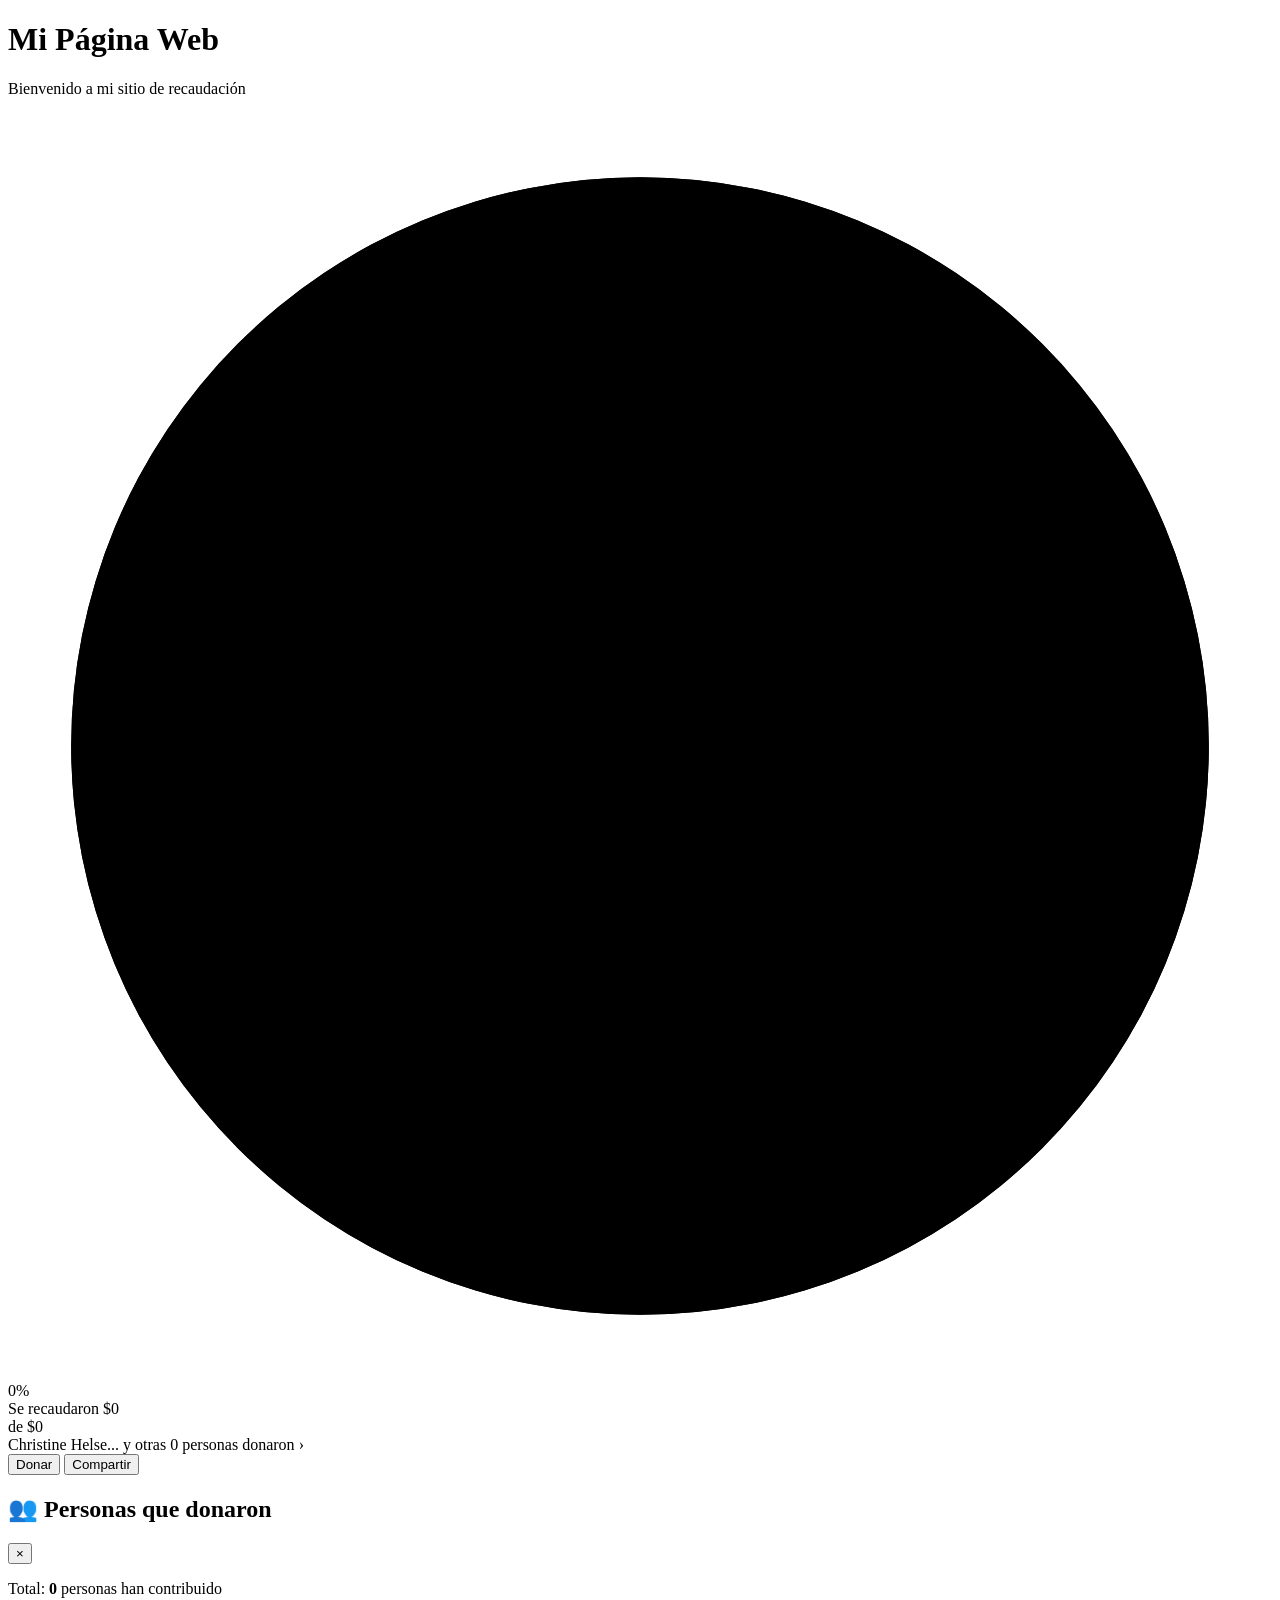
==== index.html @ f0485c7c "Add files via upload" ====
<!DOCTYPE html>
<html lang="es">
<head>
  <meta charset="UTF-8">
  <meta name="viewport" content="width=device-width, initial-scale=1.0, maximum-scale=5.0, user-scalable=yes">
  <meta name="theme-color" content="#02a95c">
  <title>Mi Página con Widget de Recaudación</title>
  
  <!-- 👇 ENLAZAR EL CSS DEL WIDGET -->
  <link rel="stylesheet" href="widget.css">
</head>
<body>

  <!-- Tu contenido de la página -->
  <header>
    <h1>Mi Página Web</h1>
    <p>Bienvenido a mi sitio de recaudación</p>
  </header>

  <!-- 👇 WIDGET DE RECAUDACIÓN -->
  <div class="fundraising-widget">
    
    <div class="chart-container">
      <svg class="chart-svg" viewBox="0 0 80 80">
        <circle class="chart-bg" cx="40" cy="40" r="36" />
        <circle class="chart-progress" id="progressRing" cx="40" cy="40" r="36" />
      </svg>
      <div class="percentage-display">
        <span id="percentValue">0</span><span class="percent-symbol">%</span>
      </div>
    </div>

    <div class="info-section">
      <div class="raised-amount">
        Se recaudaron <span id="raisedValue">$0</span>
      </div>
      <div class="goal-amount">
        de <span class="goal-value" id="goalValue">$0</span>
      </div>
      <div class="donors-info" onclick="openDonorsModal()" tabindex="0" onkeypress="handleKeyPress(event)" role="button" aria-label="Ver lista de donantes">
        <span id="donorName">Christine Helse...</span> y otras
        <span id="donorCount">0</span> personas donaron
        <span class="arrow">›</span>
      </div>
    </div>

    <div class="buttons-container">
      <button class="btn btn-donar" onclick="handleDonate()" aria-label="Donar ahora">Donar</button>
      <button class="btn btn-compartir" onclick="handleShare()" aria-label="Compartir campaña">Compartir</button>
    </div>

  </div>

  <!-- 👇 MODAL DE DONANTES -->
  <div class="modal-overlay" id="donorsModal" onclick="closeModalOnOverlay(event)" role="dialog" aria-modal="true" aria-labelledby="modalTitle">
    <div class="modal-content" onclick="event.stopPropagation()">
      <div class="modal-header">
        <h2 class="modal-title" id="modalTitle">
          <span class="icon">👥</span>
          Personas que donaron
        </h2>
        <button class="modal-close" onclick="closeDonorsModal()" aria-label="Cerrar modal">&times;</button>
      </div>
      
      <div class="modal-body">
        <ul class="donors-list" id="donorsList" role="list">
          <!-- Los donantes se insertan aquí dinámicamente -->
        </ul>
      </div>
      
      <div class="modal-footer">
        Total: <strong id="totalDonorsModal">0</strong> personas han contribuido
      </div>
    </div>
  </div>

  <!-- 👇 ENLAZAR EL JAVASCRIPT DEL WIDGET (al final del body) -->
  <script src="widget.js"></script>

</body>
</html>
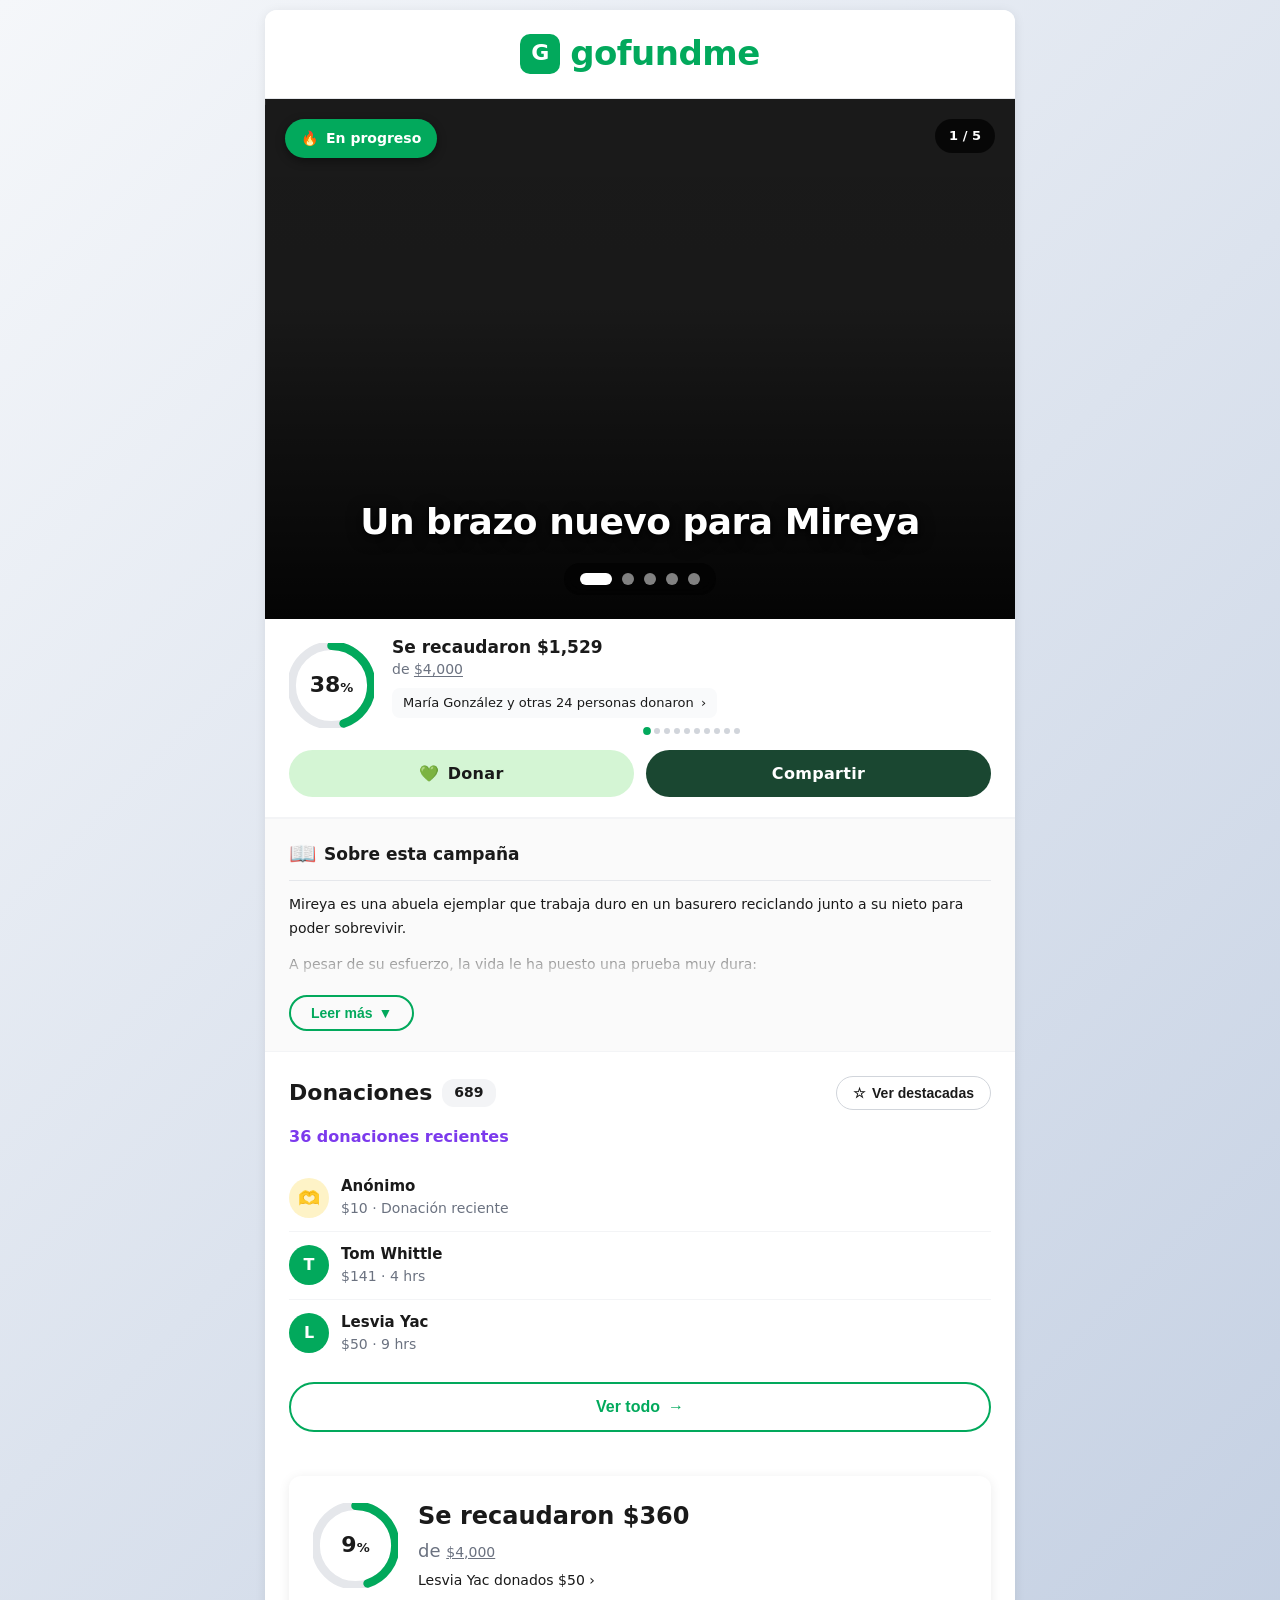
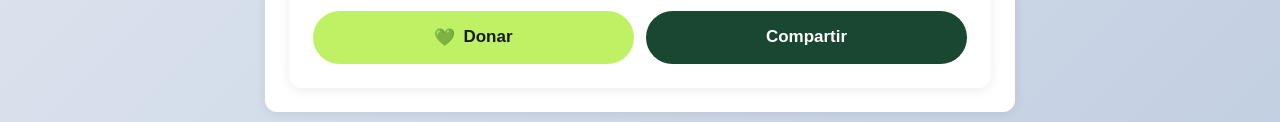
==== commit c1204318: "Update index.html" ====
--- a/index.html
+++ b/index.html
@@ -2,80 +2,2379 @@
 <html lang="es">
 <head>
   <meta charset="UTF-8">
-  <meta name="viewport" content="width=device-width, initial-scale=1.0, maximum-scale=5.0, user-scalable=yes">
-  <meta name="theme-color" content="#02a95c">
-  <title>Mi Página con Widget de Recaudación</title>
+  <meta name="viewport" content="width=device-width, initial-scale=1.0, maximum-scale=5.0">
+  <title>Widget de Recaudación - Con Pagos Stripe</title>
   
-  <!-- 👇 ENLAZAR EL CSS DEL WIDGET -->
-  <link rel="stylesheet" href="widget.css">
+  <style>
+    :root {
+      --color-primario: #02a95c;
+      --color-primario-hover: #018a4b;
+      --color-secundario: #1a4731;
+      --color-secundario-hover: #0f2d1f;
+      --color-fondo: #ffffff;
+      --color-texto: #1a1a1a;
+      --color-texto-secundario: #6b7280;
+      --color-fondo-circulo: #e5e7eb;
+      --color-boton-donar: #d4f5d4;
+      --color-texto-boton-donar: #1a1a1a;
+      --color-fondo-modal: rgba(0, 0, 0, 0.6);
+      --color-item-hover: #f3f4f6;
+      --sombra-suave: 0 2px 12px rgba(0, 0, 0, 0.08);
+      --sombra-media: 0 4px 16px rgba(0, 0, 0, 0.12);
+      --sombra-fuerte: 0 20px 60px rgba(0, 0, 0, 0.3);
+      --radio-borde: 12px;
+      --fuente: 'Segoe UI', system-ui, -apple-system, sans-serif;
+      
+      --hero-height-desktop: 480px;
+      --hero-height-tablet: 400px;
+      --hero-height-mobile: 320px;
+      --hero-height-mobile-small: 280px;
+    }
+
+    * { margin: 0; padding: 0; box-sizing: border-box; }
+    html { font-size: 16px; -webkit-text-size-adjust: 100%; }
+
+    body {
+      font-family: var(--fuente);
+      background: linear-gradient(135deg, #f5f7fa 0%, #c3cfe2 100%);
+      min-height: 100vh;
+      padding: 10px;
+      display: flex;
+      justify-content: center;
+      align-items: flex-start;
+      line-height: 1.4;
+    }
+
+    .fundraising-widget {
+      background: var(--color-fondo);
+      border-radius: var(--radio-borde);
+      width: 100%;
+      max-width: 650px;
+      margin: 0 auto;
+      box-shadow: var(--sombra-suave);
+      overflow: hidden;
+      transition: box-shadow 0.3s ease;
+      animation: fadeIn 0.6s ease-out;
+    }
+
+    .fundraising-widget:hover { box-shadow: var(--sombra-media); }
+
+    @keyframes fadeIn {
+      from { opacity: 0; transform: translateY(-10px); }
+      to { opacity: 1; transform: translateY(0); }
+    }
+
+    .widget-header {
+      background: #ffffff;
+      padding: 20px 28px;
+      border-bottom: 1px solid #e5e7eb;
+      display: flex;
+      align-items: center;
+      justify-content: center;
+    }
+
+    .widget-logo {
+      font-size: 34px;
+      font-weight: 700;
+      color: var(--color-primario);
+      letter-spacing: -0.5px;
+      display: flex;
+      align-items: center;
+      gap: 10px;
+    }
+
+    .widget-logo-icon {
+      width: 40px;
+      height: 40px;
+      background: var(--color-primario);
+      border-radius: 10px;
+      display: flex;
+      align-items: center;
+      justify-content: center;
+      color: white;
+      font-size: 22px;
+      font-weight: 800;
+    }
+
+    .campaign-hero {
+      position: relative;
+      width: 100%;
+      height: var(--hero-height-desktop);
+      overflow: hidden;
+      background: #1a1a1a;
+    }
+
+    .carousel-container { position: relative; width: 100%; height: 100%; }
+
+    .carousel-slides {
+      display: flex;
+      width: 100%;
+      height: 100%;
+      transition: transform 0.6s cubic-bezier(0.4, 0, 0.2, 1);
+    }
+
+    .carousel-slide {
+      min-width: 100%;
+      height: 100%;
+      position: relative;
+      flex-shrink: 0;
+      overflow: hidden;
+    }
+
+    .carousel-slide img {
+      width: 100%;
+      height: 100%;
+      object-fit: cover;
+      object-position: center center;
+      display: block;
+      filter: brightness(1.02) contrast(1.03);
+      transform: scale(1.02);
+      transition: transform 8s ease-out;
+    }
+
+    .carousel-slide.active img { transform: scale(1.05); }
+
+    .hero-overlay {
+      position: absolute;
+      top: 0; left: 0; right: 0; bottom: 0;
+      background: linear-gradient(
+        to bottom,
+        rgba(0, 0, 0, 0) 0%,
+        rgba(0, 0, 0, 0.05) 40%,
+        rgba(0, 0, 0, 0.4) 65%,
+        rgba(0, 0, 0, 0.85) 100%
+      );
+      z-index: 2;
+      pointer-events: none;
+    }
+
+    .hero-title {
+      position: absolute;
+      bottom: 70px;
+      left: 0;
+      right: 0;
+      z-index: 3;
+      text-align: center;
+      padding: 0 30px;
+      pointer-events: none;
+      display: flex;
+      flex-direction: column;
+      align-items: center;
+      justify-content: flex-end;
+    }
+
+    .hero-title h2 {
+      font-size: 32px;
+      font-weight: 800;
+      color: #ffffff;
+      margin: 0;
+      line-height: 1.25;
+      text-shadow: 0 3px 15px rgba(0, 0, 0, 0.9), 0 1px 3px rgba(0, 0, 0, 0.8);
+      max-width: 600px;
+      letter-spacing: -0.5px;
+    }
+
+    .campaign-badge {
+      position: absolute;
+      top: 20px;
+      left: 20px;
+      background: var(--color-primario);
+      color: white;
+      padding: 10px 16px;
+      border-radius: 24px;
+      font-size: 14px;
+      font-weight: 700;
+      box-shadow: 0 3px 10px rgba(0, 0, 0, 0.4);
+      display: flex;
+      align-items: center;
+      gap: 8px;
+      z-index: 4;
+    }
+
+    .carousel-counter {
+      position: absolute;
+      top: 20px;
+      right: 20px;
+      background: rgba(0, 0, 0, 0.7);
+      color: white;
+      padding: 8px 14px;
+      border-radius: 24px;
+      font-size: 13px;
+      font-weight: 600;
+      z-index: 4;
+      backdrop-filter: blur(10px);
+    }
+
+    .carousel-nav {
+      position: absolute;
+      top: 50%;
+      transform: translateY(-50%);
+      background: rgba(255, 255, 255, 0.95);
+      color: var(--color-texto);
+      width: 48px;
+      height: 48px;
+      border: none;
+      border-radius: 50%;
+      cursor: pointer;
+      display: flex;
+      align-items: center;
+      justify-content: center;
+      font-size: 22px;
+      font-weight: 700;
+      z-index: 5;
+      transition: all 0.3s ease;
+      box-shadow: 0 4px 14px rgba(0, 0, 0, 0.3);
+      opacity: 0;
+    }
+
+    .campaign-hero:hover .carousel-nav { opacity: 1; }
+    .carousel-nav:hover { background: white; transform: translateY(-50%) scale(1.1); }
+    .carousel-prev { left: 20px; }
+    .carousel-next { right: 20px; }
+
+    .carousel-dots {
+      position: absolute;
+      bottom: 24px;
+      left: 50%;
+      transform: translateX(-50%);
+      display: flex;
+      gap: 10px;
+      z-index: 5;
+      padding: 10px 16px;
+      background: rgba(0, 0, 0, 0.5);
+      border-radius: 24px;
+      backdrop-filter: blur(10px);
+    }
+
+    .carousel-dot {
+      width: 12px;
+      height: 12px;
+      border-radius: 50%;
+      background: rgba(255, 255, 255, 0.5);
+      cursor: pointer;
+      transition: all 0.3s ease;
+      border: none;
+      padding: 0;
+    }
+
+    .carousel-dot.active { background: white; width: 32px; border-radius: 6px; }
+
+    .carousel-progress {
+      position: absolute;
+      bottom: 0;
+      left: 0;
+      height: 4px;
+      background: var(--color-primario);
+      z-index: 6;
+      width: 0;
+      transition: width 0.1s linear;
+    }
+
+    .carousel-progress.animating { transition: width 5s linear; width: 100%; }
+
+    @media (max-width: 1024px) and (min-width: 481px) {
+      .campaign-hero { height: var(--hero-height-tablet); }
+      .hero-title { bottom: 65px; padding: 0 26px; }
+      .hero-title h2 { font-size: 28px; }
+      .carousel-nav { width: 44px; height: 44px; font-size: 20px; }
+    }
+
+    @media (max-width: 767px) and (min-width: 481px) {
+      .campaign-hero { height: var(--hero-height-tablet); }
+      .hero-title { bottom: 60px; padding: 0 22px; }
+      .hero-title h2 { font-size: 24px; }
+      .campaign-badge { top: 16px; left: 16px; padding: 8px 14px; font-size: 13px; }
+      .carousel-counter { top: 16px; right: 16px; padding: 6px 12px; font-size: 12px; }
+      .carousel-nav { width: 40px; height: 40px; font-size: 18px; opacity: 1; }
+      .carousel-prev { left: 14px; }
+      .carousel-next { right: 14px; }
+      .carousel-dots { bottom: 20px; gap: 8px; padding: 8px 14px; }
+      .carousel-dot { width: 10px; height: 10px; }
+      .carousel-dot.active { width: 28px; }
+    }
+
+    @media (max-width: 480px) {
+      body { padding: 8px; align-items: center; justify-content: center; min-height: 100vh; }
+      .fundraising-widget { margin: 0 auto; width: calc(100% - 16px); border-radius: 10px; }
+      .widget-header { padding: 16px 20px; }
+      .widget-logo { font-size: 28px; gap: 8px; }
+      .widget-logo-icon { width: 34px; height: 34px; font-size: 19px; border-radius: 8px; }
+      .campaign-hero { height: var(--hero-height-mobile); }
+      .hero-title { bottom: 55px; padding: 0 18px; }
+      .hero-title h2 { font-size: 21px; }
+      .campaign-badge { top: 14px; left: 14px; padding: 7px 12px; font-size: 12px; border-radius: 20px; }
+      .carousel-counter { top: 14px; right: 14px; padding: 6px 10px; font-size: 11px; border-radius: 18px; }
+      .carousel-nav { width: 38px; height: 38px; font-size: 18px; opacity: 1; }
+      .carousel-prev { left: 12px; }
+      .carousel-next { right: 12px; }
+      .carousel-dots { bottom: 18px; gap: 7px; padding: 7px 12px; border-radius: 20px; }
+      .carousel-dot { width: 9px; height: 9px; }
+      .carousel-dot.active { width: 24px; border-radius: 5px; }
+      .carousel-progress { height: 3px; }
+    }
+
+    @media (max-width: 360px) {
+      .campaign-hero { height: var(--hero-height-mobile-small); }
+      .hero-title { bottom: 50px; padding: 0 16px; }
+      .hero-title h2 { font-size: 19px; }
+      .carousel-nav { width: 34px; height: 34px; font-size: 16px; }
+      .widget-header { padding: 14px 16px; }
+      .widget-logo { font-size: 26px; gap: 7px; }
+      .widget-logo-icon { width: 32px; height: 32px; font-size: 18px; }
+    }
+
+    @media (max-height: 500px) and (orientation: landscape) {
+      body { padding: 8px; align-items: center; justify-content: center; }
+      .fundraising-widget { margin: 0 auto; }
+      .campaign-hero { height: 240px; }
+      .hero-title { bottom: 45px; padding: 0 16px; }
+      .hero-title h2 { font-size: 19px; }
+      .carousel-nav { width: 36px; height: 36px; font-size: 16px; opacity: 1; }
+    }
+
+    @media (min-width: 1200px) {
+      .fundraising-widget { max-width: 750px; }
+      .campaign-hero { height: 520px; }
+      .hero-title { bottom: 75px; padding: 0 40px; }
+      .hero-title h2 { font-size: 36px; }
+      .carousel-nav { width: 52px; height: 52px; font-size: 24px; }
+    }
+
+    .widget-content { padding: 18px 24px 16px; display: flex; align-items: center; gap: 18px; }
+
+    .chart-container {
+      position: relative;
+      width: 85px;
+      height: 85px;
+      flex-shrink: 0;
+      cursor: pointer;
+      transition: transform 0.3s ease;
+      border-radius: 50%;
+    }
+
+    .chart-container:hover { transform: scale(1.08); }
+    .chart-container:active { transform: scale(0.98); }
+    .chart-svg { transform: rotate(-90deg); width: 100%; height: 100%; }
+    .chart-bg { fill: none; stroke: var(--color-fondo-circulo); stroke-width: 8; }
+
+    .chart-progress {
+      fill: none;
+      stroke: var(--color-primario);
+      stroke-width: 8;
+      stroke-linecap: round;
+      stroke-dasharray: 235.62;
+      stroke-dashoffset: 235.62;
+      transition: stroke-dashoffset 2s cubic-bezier(0.4, 0, 0.2, 1);
+    }
+
+    .percentage-display {
+      position: absolute;
+      top: 50%;
+      left: 50%;
+      transform: translate(-50%, -50%);
+      font-size: 22px;
+      font-weight: 800;
+      color: var(--color-texto);
+      line-height: 1;
+      pointer-events: none;
+    }
+
+    .percentage-display .percent-symbol { font-size: 13px; font-weight: 600; }
+    .info-section { flex: 1; min-width: 0; }
+
+    .raised-amount {
+      font-size: 17px;
+      font-weight: 800;
+      color: var(--color-texto);
+      margin-bottom: 3px;
+      line-height: 1.2;
+      white-space: nowrap;
+      overflow: hidden;
+      text-overflow: ellipsis;
+    }
+
+    .goal-amount {
+      font-size: 14px;
+      font-weight: 400;
+      color: var(--color-texto-secundario);
+      margin-bottom: 8px;
+      white-space: nowrap;
+      overflow: hidden;
+      text-overflow: ellipsis;
+    }
+
+    .goal-amount .goal-value { text-decoration: underline; text-underline-offset: 2px; }
+
+    .donors-info {
+      font-size: 13px;
+      color: var(--color-texto);
+      cursor: pointer;
+      transition: all 0.2s;
+      padding: 5px 10px;
+      background: #f9fafb;
+      border-radius: 8px;
+      border: 1px solid transparent;
+      white-space: nowrap;
+      overflow: hidden;
+      text-overflow: ellipsis;
+      display: inline-block;
+      position: relative;
+    }
+
+    .donors-info:hover { background: #f3f4f6; border-color: var(--color-primario); }
+    .donor-carousel { display: inline; position: relative; }
+
+    .donor-carousel-item {
+      display: inline;
+      opacity: 0;
+      transition: opacity 0.6s ease-in-out;
+      position: absolute;
+      left: 0;
+      top: 0;
+      white-space: nowrap;
+    }
+
+    .donor-carousel-item.active { opacity: 1; position: relative; }
+    .donors-info .arrow { display: inline-block; margin-left: 3px; transition: transform 0.2s; }
+    .donors-info:hover .arrow { transform: translateX(3px); }
+    .donors-carousel-indicators { display: flex; gap: 4px; margin-top: 4px; justify-content: center; }
+
+    .donors-carousel-indicators .carousel-dot {
+      width: 6px;
+      height: 6px;
+      border-radius: 50%;
+      background: #d1d5db;
+      transition: all 0.3s;
+      cursor: default;
+    }
+
+    .donors-carousel-indicators .carousel-dot.active {
+      background: var(--color-primario);
+      transform: scale(1.3);
+      width: 6px;
+      border-radius: 50%;
+    }
+
+    .buttons-container {
+      padding: 0 24px 20px;
+      display: flex;
+      flex-direction: row;
+      gap: 12px;
+      border-bottom: 2px solid #f3f4f6;
+    }
+
+    .btn {
+      flex: 1;
+      padding: 14px 24px;
+      border: none;
+      border-radius: 25px;
+      font-size: 16px;
+      font-weight: 700;
+      cursor: pointer;
+      transition: all 0.3s cubic-bezier(0.4, 0, 0.2, 1);
+      font-family: var(--fuente);
+      white-space: nowrap;
+      letter-spacing: 0.3px;
+      display: flex;
+      align-items: center;
+      justify-content: center;
+      gap: 8px;
+    }
+
+    .btn-donar { background: var(--color-boton-donar); color: var(--color-texto-boton-donar); }
+    .btn-donar:hover {
+      background: var(--color-primario);
+      color: white;
+      transform: translateY(-2px);
+      box-shadow: 0 6px 16px rgba(2, 169, 92, 0.4);
+    }
+    .btn-compartir { background: var(--color-secundario); color: white; }
+    .btn-compartir:hover {
+      background: var(--color-secundario-hover);
+      transform: translateY(-2px);
+      box-shadow: 0 6px 16px rgba(26, 71, 49, 0.4);
+    }
+    .btn:active { transform: translateY(0); }
+
+    .campaign-description { padding: 20px 24px; background: #fafafa; }
+    .description-header {
+      display: flex;
+      align-items: center;
+      gap: 8px;
+      margin-bottom: 12px;
+      padding-bottom: 10px;
+      border-bottom: 1px solid #e5e7eb;
+    }
+    .description-icon { font-size: 22px; }
+    .description-title { font-size: 17px; font-weight: 700; color: var(--color-texto); }
+
+    .description-content {
+      position: relative;
+      max-height: 90px;
+      overflow: hidden;
+      transition: max-height 0.4s ease;
+    }
+    .description-content.expanded { max-height: 1000px; }
+    .description-text { font-size: 14px; line-height: 1.7; color: var(--color-texto); }
+    .description-text p { margin-bottom: 12px; }
+    .description-text p:last-child { margin-bottom: 0; }
+    .description-text ul { margin: 10px 0; padding-left: 24px; }
+    .description-text ul li { margin-bottom: 6px; line-height: 1.5; }
+
+    .description-fade {
+      position: absolute;
+      bottom: 0;
+      left: 0;
+      right: 0;
+      height: 50px;
+      background: linear-gradient(to bottom, transparent, #fafafa);
+      pointer-events: none;
+      transition: opacity 0.3s ease;
+    }
+    .description-content.expanded .description-fade { opacity: 0; }
+
+    .description-toggle {
+      margin-top: 12px;
+      background: none;
+      border: 2px solid var(--color-primario);
+      color: var(--color-primario);
+      font-size: 14px;
+      font-weight: 600;
+      cursor: pointer;
+      padding: 8px 20px;
+      border-radius: 20px;
+      display: inline-flex;
+      align-items: center;
+      gap: 6px;
+      transition: all 0.3s;
+    }
+    .description-toggle:hover {
+      background: var(--color-primario);
+      color: white;
+      transform: translateY(-2px);
+    }
+    .description-toggle .arrow { display: inline-block; transition: transform 0.3s; }
+    .description-content.expanded + .description-toggle .arrow { transform: rotate(180deg); }
+
+    .donations-section { padding: 24px; background: white; border-top: 1px solid #f3f4f6; }
+    .donations-header {
+      display: flex;
+      justify-content: space-between;
+      align-items: center;
+      margin-bottom: 16px;
+    }
+    .donations-title {
+      font-size: 22px;
+      font-weight: 700;
+      color: var(--color-texto);
+      display: flex;
+      align-items: center;
+      gap: 10px;
+    }
+    .donations-count {
+      background: #f3f4f6;
+      color: var(--color-texto);
+      padding: 4px 12px;
+      border-radius: 12px;
+      font-size: 14px;
+      font-weight: 600;
+    }
+    .btn-featured {
+      background: white;
+      border: 1px solid #d1d5db;
+      color: var(--color-texto);
+      padding: 8px 16px;
+      border-radius: 20px;
+      font-size: 14px;
+      font-weight: 600;
+      cursor: pointer;
+      transition: all 0.2s;
+      display: flex;
+      align-items: center;
+      gap: 6px;
+    }
+    .btn-featured:hover {
+      background: #f9fafb;
+      border-color: var(--color-primario);
+      color: var(--color-primario);
+    }
+    .recent-donations-label {
+      color: #7c3aed;
+      font-size: 16px;
+      font-weight: 600;
+      margin-bottom: 16px;
+    }
+    .donation-item {
+      display: flex;
+      align-items: center;
+      gap: 12px;
+      padding: 12px 0;
+      border-bottom: 1px solid #f3f4f6;
+    }
+    .donation-item:last-child { border-bottom: none; }
+    .donation-avatar {
+      width: 40px;
+      height: 40px;
+      border-radius: 50%;
+      background: #f3f4f6;
+      display: flex;
+      align-items: center;
+      justify-content: center;
+      font-size: 18px;
+      flex-shrink: 0;
+    }
+    .donation-avatar.heart { background: #fef3c7; }
+    .donation-avatar.letter {
+      background: var(--color-primario);
+      color: white;
+      font-weight: 700;
+      font-size: 16px;
+    }
+    .donation-info { flex: 1; min-width: 0; }
+    .donation-name { font-size: 15px; font-weight: 600; color: var(--color-texto); margin-bottom: 2px; }
+    .donation-details { font-size: 14px; color: var(--color-texto-secundario); }
+
+    .btn-view-all {
+      width: 100%;
+      padding: 14px;
+      margin-top: 16px;
+      border: 2px solid var(--color-primario);
+      background: white;
+      color: var(--color-primario);
+      font-size: 16px;
+      font-weight: 700;
+      border-radius: 25px;
+      cursor: pointer;
+      transition: all 0.3s;
+      display: flex;
+      align-items: center;
+      justify-content: center;
+      gap: 8px;
+    }
+    .btn-view-all:hover {
+      background: var(--color-primario);
+      color: white;
+      transform: translateY(-2px);
+    }
+
+    .fundraising-card {
+      margin: 20px 24px 24px;
+      padding: 24px;
+      background: white;
+      border-radius: var(--radio-borde);
+      box-shadow: var(--sombra-suave);
+      opacity: 0;
+      transform: translateY(40px);
+      transition: opacity 0.8s ease, transform 0.8s ease;
+    }
+    .fundraising-card.visible { opacity: 1; transform: translateY(0); }
+    .fundraising-card-content { display: flex; align-items: center; gap: 20px; margin-bottom: 20px; }
+    .card-chart-container { position: relative; width: 85px; height: 85px; flex-shrink: 0; }
+    .card-chart-container svg { transform: rotate(-90deg); width: 100%; height: 100%; }
+    .card-chart-container .chart-bg { fill: none; stroke: var(--color-fondo-circulo); stroke-width: 8; }
+    .card-chart-container .chart-progress {
+      fill: none;
+      stroke: var(--color-primario);
+      stroke-width: 8;
+      stroke-linecap: round;
+      stroke-dasharray: 235.62;
+      stroke-dashoffset: 235.62;
+      transition: stroke-dashoffset 2s cubic-bezier(0.4, 0, 0.2, 1);
+    }
+    .card-chart-container .percentage {
+      position: absolute;
+      top: 50%;
+      left: 50%;
+      transform: translate(-50%, -50%);
+      font-size: 22px;
+      font-weight: 800;
+      color: var(--color-texto);
+      line-height: 1;
+    }
+    .card-chart-container .percent-symbol { font-size: 13px; font-weight: 600; }
+    .fundraising-info { flex: 1; }
+    .fundraising-amount { font-size: 24px; font-weight: 800; color: var(--color-texto); margin-bottom: 4px; }
+    .fundraising-goal { font-size: 18px; color: var(--color-texto-secundario); margin-bottom: 8px; }
+    .fundraising-goal .goal-amount { text-decoration: underline; }
+    .fundraising-recent {
+      font-size: 14px;
+      color: var(--color-texto);
+      cursor: pointer;
+      transition: color 0.2s;
+    }
+    .fundraising-recent:hover { color: var(--color-primario); }
+    .fundraising-buttons { display: flex; gap: 12px; }
+    .btn-large {
+      flex: 1;
+      padding: 16px 24px;
+      border: none;
+      border-radius: 30px;
+      font-size: 17px;
+      font-weight: 700;
+      cursor: pointer;
+      transition: all 0.3s;
+      display: flex;
+      align-items: center;
+      justify-content: center;
+      gap: 8px;
+    }
+    .btn-donate-large { background: #bef264; color: var(--color-texto); }
+    .btn-donate-large:hover {
+      background: var(--color-primario);
+      color: white;
+      transform: translateY(-2px);
+      box-shadow: 0 6px 20px rgba(2, 169, 92, 0.4);
+    }
+    .btn-share-large { background: var(--color-secundario); color: white; }
+    .btn-share-large:hover {
+      background: var(--color-secundario-hover);
+      transform: translateY(-2px);
+      box-shadow: 0 6px 20px rgba(26, 71, 49, 0.4);
+    }
+
+    /* Modal de Donantes */
+    .modal-overlay {
+      position: fixed;
+      top: 0; left: 0; right: 0; bottom: 0;
+      background: var(--color-fondo-modal);
+      display: flex;
+      justify-content: center;
+      align-items: center;
+      z-index: 1000;
+      opacity: 0;
+      visibility: hidden;
+      transition: all 0.3s ease;
+      padding: 20px;
+      backdrop-filter: blur(4px);
+    }
+    .modal-overlay.active { opacity: 1; visibility: visible; }
+    .modal-content {
+      background: var(--color-fondo);
+      border-radius: var(--radio-borde);
+      width: 100%;
+      max-width: 600px;
+      max-height: 90vh;
+      overflow: hidden;
+      box-shadow: var(--sombra-fuerte);
+      transform: scale(0.9) translateY(20px);
+      transition: transform 0.3s ease;
+      display: flex;
+      flex-direction: column;
+    }
+    .modal-overlay.active .modal-content { transform: scale(1) translateY(0); }
+    .modal-header {
+      padding: 20px;
+      border-bottom: 2px solid #f3f4f6;
+      display: flex;
+      justify-content: space-between;
+      align-items: center;
+      background: linear-gradient(135deg, #f0fdf4 0%, #dcfce7 100%);
+      flex-shrink: 0;
+    }
+    .modal-title {
+      font-size: 20px;
+      font-weight: 700;
+      color: var(--color-texto);
+      display: flex;
+      align-items: center;
+      gap: 8px;
+    }
+    .modal-title .icon { font-size: 24px; }
+    .modal-close {
+      background: none;
+      border: none;
+      font-size: 28px;
+      cursor: pointer;
+      color: var(--color-texto-secundario);
+      width: 36px;
+      height: 36px;
+      display: flex;
+      align-items: center;
+      justify-content: center;
+      border-radius: 50%;
+      transition: all 0.2s;
+      line-height: 1;
+    }
+    .modal-close:hover { background: #f3f4f6; color: var(--color-texto); transform: rotate(90deg); }
+    .modal-body { padding: 20px; overflow-y: auto; flex: 1; }
+    .donors-list { list-style: none; }
+    .donor-item {
+      display: flex;
+      justify-content: space-between;
+      align-items: center;
+      padding: 12px;
+      margin-bottom: 10px;
+      background: #f9fafb;
+      border-radius: 10px;
+      border-left: 3px solid var(--color-primario);
+      animation: fadeInUp 0.5s ease forwards;
+      opacity: 0;
+    }
+    .donor-item:hover { background: var(--color-item-hover); transform: translateX(4px); }
+    .donor-item:nth-child(1) { border-left-color: #fbbf24; }
+    .donor-item:nth-child(2) { border-left-color: #9ca3af; }
+    .donor-item:nth-child(3) { border-left-color: #b45309; }
+    .donor-info { display: flex; align-items: center; gap: 10px; flex: 1; min-width: 0; }
+    .donor-avatar {
+      width: 40px;
+      height: 40px;
+      border-radius: 50%;
+      background: linear-gradient(135deg, var(--color-primario), #059669);
+      display: flex;
+      align-items: center;
+      justify-content: center;
+      color: white;
+      font-weight: 700;
+      font-size: 14px;
+      flex-shrink: 0;
+      overflow: hidden;
+      border: 2px solid white;
+    }
+    .donor-avatar img { width: 100%; height: 100%; object-fit: cover; display: block; }
+    .donor-item:nth-child(1) .donor-avatar { background: linear-gradient(135deg, #fbbf24, #f59e0b); }
+    .donor-item:nth-child(2) .donor-avatar { background: linear-gradient(135deg, #9ca3af, #6b7280); }
+    .donor-item:nth-child(3) .donor-avatar { background: linear-gradient(135deg, #b45309, #92400e); }
+    .donor-details { display: flex; flex-direction: column; align-items: flex-start; min-width: 0; flex: 1; }
+    .donor-name { font-weight: 600; color: var(--color-texto); font-size: 14px; overflow: hidden; text-overflow: ellipsis; white-space: nowrap; max-width: 100%; }
+    .donor-message { font-size: 12px; color: var(--color-texto-secundario); margin-top: 2px; font-style: italic; overflow: hidden; text-overflow: ellipsis; white-space: nowrap; max-width: 100%; }
+    .donor-amount { font-weight: 700; color: var(--color-primario); font-size: 16px; white-space: nowrap; margin-left: 10px; }
+    .modal-footer {
+      padding: 16px 20px;
+      border-top: 2px solid #f3f4f6;
+      background: #fafafa;
+      flex-shrink: 0;
+      display: flex;
+      flex-direction: column;
+      gap: 12px;
+    }
+    .modal-footer-info { text-align: center; font-size: 13px; color: var(--color-texto-secundario); }
+    .modal-footer-info strong { color: var(--color-texto); font-size: 15px; }
+    .modal-donate-btn {
+      width: 100%;
+      padding: 16px 24px;
+      border: none;
+      border-radius: 30px;
+      background: linear-gradient(135deg, var(--color-primario) 0%, #059669 100%);
+      color: white;
+      font-size: 18px;
+      font-weight: 700;
+      cursor: pointer;
+      transition: all 0.3s;
+      display: flex;
+      align-items: center;
+      justify-content: center;
+      gap: 10px;
+      box-shadow: 0 4px 16px rgba(2, 169, 92, 0.3);
+    }
+    .modal-donate-btn:hover {
+      transform: translateY(-3px);
+      box-shadow: 0 8px 24px rgba(2, 169, 92, 0.5);
+    }
+    .modal-donate-btn .btn-heart { font-size: 22px; animation: heartbeat 1.5s ease-in-out infinite; }
+    @keyframes heartbeat {
+      0%, 100% { transform: scale(1); }
+      15% { transform: scale(1.15); }
+      30% { transform: scale(1); }
+      45% { transform: scale(1.1); }
+    }
+    .modal-donate-btn .btn-arrow { font-size: 20px; transition: transform 0.3s; }
+    .modal-donate-btn:hover .btn-arrow { transform: translateX(4px); }
+    @keyframes fadeInUp {
+      from { opacity: 0; transform: translateY(15px); }
+      to { opacity: 1; transform: translateY(0); }
+    }
+
+    /* Modal de Pago Stripe */
+    .payment-modal-overlay {
+      position: fixed;
+      top: 0; left: 0; right: 0; bottom: 0;
+      background: rgba(0, 0, 0, 0.7);
+      z-index: 2000;
+      opacity: 0;
+      visibility: hidden;
+      transition: all 0.3s ease;
+      backdrop-filter: blur(6px);
+      -webkit-backdrop-filter: blur(6px);
+      overflow-y: auto;
+      padding: 20px 10px;
+    }
+    .payment-modal-overlay.active { opacity: 1; visibility: visible; }
+    .payment-modal {
+      background: white;
+      max-width: 600px;
+      width: 100%;
+      margin: 20px auto;
+      border-radius: 16px;
+      overflow: hidden;
+      box-shadow: 0 25px 80px rgba(0, 0, 0, 0.4);
+      transform: scale(0.9) translateY(30px);
+      transition: transform 0.4s cubic-bezier(0.34, 1.56, 0.64, 1);
+    }
+    .payment-modal-overlay.active .payment-modal { transform: scale(1) translateY(0); }
+    .payment-header {
+      background: white;
+      padding: 14px 20px;
+      display: flex;
+      align-items: center;
+      justify-content: space-between;
+      border-bottom: 1px solid #e0e0e0;
+      position: sticky;
+      top: 0;
+      z-index: 10;
+    }
+    .payment-back {
+      background: none;
+      border: none;
+      font-size: 28px;
+      cursor: pointer;
+      color: #333;
+      width: 40px;
+      height: 40px;
+      border-radius: 50%;
+      display: flex;
+      align-items: center;
+      justify-content: center;
+      transition: all 0.2s;
+      line-height: 1;
+    }
+    .payment-back:hover { background: #f0f0f0; color: var(--color-primario); }
+    .payment-back:active { background: #e0e0e0; transform: scale(0.95); }
+    .payment-logo {
+      font-size: 22px;
+      font-weight: 700;
+      color: var(--color-primario);
+      letter-spacing: -0.5px;
+    }
+    .payment-lang-toggle {
+      background: #f0f0f0;
+      border: 1px solid #ddd;
+      border-radius: 20px;
+      padding: 6px 12px;
+      font-size: 13px;
+      font-weight: 600;
+      cursor: pointer;
+      color: #333;
+      transition: all 0.2s;
+    }
+    .payment-lang-toggle:hover { background: #e0e0e0; }
+    .payment-body { padding: 24px 20px 30px; }
+    .payment-campaign-title {
+      font-size: 26px;
+      font-weight: 700;
+      text-align: center;
+      line-height: 1.2;
+      margin-bottom: 10px;
+      color: #1a1a1a;
+    }
+    .payment-campaign-subtitle {
+      text-align: center;
+      font-size: 15px;
+      color: #555;
+      margin-bottom: 24px;
+      font-weight: 500;
+    }
+    .payment-section-title {
+      font-size: 17px;
+      font-weight: 700;
+      margin-bottom: 14px;
+      color: #1a1a1a;
+    }
+    .donation-grid {
+      display: grid;
+      grid-template-columns: repeat(3, 1fr);
+      gap: 10px;
+      margin-bottom: 14px;
+    }
+    .donation-btn {
+      padding: 16px 10px;
+      border: 2px solid #d0d0d0;
+      border-radius: 12px;
+      background: white;
+      font-size: 18px;
+      font-weight: 700;
+      cursor: pointer;
+      transition: all 0.2s ease;
+      text-align: center;
+      position: relative;
+      color: #1a1a1a;
+      font-family: var(--fuente);
+    }
+    .donation-btn:hover { border-color: var(--color-primario); background: #f0faf4; }
+    .donation-btn.active {
+      background: var(--color-primario);
+      border-color: var(--color-primario);
+      color: white;
+    }
+    .donation-btn .suggested-badge {
+      position: absolute;
+      bottom: -10px;
+      left: 50%;
+      transform: translateX(-50%);
+      background: #e8f5e9;
+      color: var(--color-primario);
+      font-size: 10px;
+      font-weight: 700;
+      padding: 3px 8px;
+      border-radius: 10px;
+      white-space: nowrap;
+      display: flex;
+      align-items: center;
+      gap: 3px;
+    }
+    .donation-btn.active .suggested-badge { background: #e8f5e9; color: var(--color-primario); }
+    .custom-amount-wrapper {
+      border: 2px solid #d0d0d0;
+      border-radius: 12px;
+      padding: 14px 18px;
+      display: flex;
+      align-items: center;
+      justify-content: space-between;
+      margin-bottom: 8px;
+      transition: border-color 0.2s;
+      background: white;
+    }
+    .custom-amount-wrapper:focus-within {
+      border-color: #4a90d9;
+      box-shadow: 0 0 0 3px rgba(74, 144, 217, 0.15);
+    }
+    .custom-amount-wrapper.error {
+      border-color: #e74c3c;
+      box-shadow: 0 0 0 3px rgba(231, 76, 60, 0.15);
+    }
+    .currency-label { display: flex; flex-direction: column; align-items: flex-start; }
+    .currency-symbol { font-size: 22px; font-weight: 700; color: #1a1a1a; }
+    .currency-code { font-size: 12px; font-weight: 700; color: #666; text-transform: uppercase; }
+    .custom-amount-input {
+      font-size: 32px;
+      font-weight: 700;
+      border: none;
+      outline: none;
+      text-align: right;
+      width: 180px;
+      color: #1a1a1a;
+      background: transparent;
+      font-family: var(--fuente);
+    }
+    .custom-amount-input::placeholder { color: #ccc; }
+    .error-message {
+      color: #e74c3c;
+      font-size: 13px;
+      margin-bottom: 12px;
+      display: none;
+      align-items: center;
+      gap: 6px;
+      font-weight: 500;
+    }
+    .error-message.show { display: flex; }
+    .error-message::before { content: '⚠'; font-size: 14px; }
+    .payment-recent-donation {
+      display: flex;
+      align-items: center;
+      justify-content: space-between;
+      padding: 12px 0;
+      border-bottom: 1px solid #f0f0f0;
+      margin-bottom: 20px;
+      animation: fadeIn 0.3s ease;
+    }
+    .recent-donation-info { display: flex; align-items: center; gap: 10px; }
+    .donation-heart { font-size: 20px; }
+    .donation-text { font-size: 14px; color: #555; }
+    .donation-text strong { color: #1a1a1a; }
+    .recent-donation-close {
+      font-size: 16px;
+      color: #999;
+      cursor: pointer;
+      background: none;
+      border: none;
+      padding: 4px;
+    }
+    .voluntary-section { margin-top: 8px; margin-bottom: 20px; }
+    .voluntary-title {
+      font-size: 18px;
+      font-weight: 700;
+      margin-bottom: 10px;
+      color: #1a1a1a;
+    }
+    .voluntary-description {
+      font-size: 13px;
+      color: #666;
+      line-height: 1.6;
+      margin-bottom: 18px;
+    }
+    .voluntary-description strong { color: #333; }
+    .slider-container { position: relative; margin-bottom: 14px; padding: 8px 0; }
+    .slider-value-display { text-align: center; margin-bottom: 14px; }
+    .slider-value-box {
+      display: inline-block;
+      background: white;
+      border: 1px solid #e0e0e0;
+      border-radius: 8px;
+      padding: 8px 18px;
+      font-size: 16px;
+      font-weight: 700;
+      color: #1a1a1a;
+      box-shadow: 0 2px 8px rgba(0,0,0,0.08);
+      transition: all 0.15s ease-out;
+    }
+    .slider-value-box.updating {
+      transform: scale(1.05);
+      box-shadow: 0 4px 12px rgba(2, 169, 92, 0.2);
+    }
+    .slider-track {
+      position: relative;
+      height: 8px;
+      background: #e8e8e8;
+      border-radius: 4px;
+      cursor: pointer;
+      overflow: visible;
+    }
+    .slider-fill {
+      position: absolute;
+      height: 100%;
+      background: linear-gradient(90deg, var(--color-primario) 0%, #02c96d 100%);
+      border-radius: 4px;
+      box-shadow: 0 2px 4px rgba(2, 169, 92, 0.3);
+    }
+    .slider-thumb {
+      position: absolute;
+      top: 50%;
+      transform: translate(-50%, -50%);
+      width: 26px;
+      height: 26px;
+      background: white;
+      border: 3px solid var(--color-primario);
+      border-radius: 50%;
+      cursor: grab;
+      box-shadow: 0 2px 8px rgba(2, 169, 92, 0.4);
+      z-index: 10;
+    }
+    .slider-thumb::after {
+      content: '';
+      position: absolute;
+      top: 50%;
+      left: 50%;
+      transform: translate(-50%, -50%);
+      width: 8px;
+      height: 8px;
+      background: var(--color-primario);
+      border-radius: 50%;
+    }
+    .slider-thumb:active { cursor: grabbing; transform: translate(-50%, -50%) scale(1.15); }
+    .custom-tip-link { text-align: center; margin-top: 14px; }
+    .custom-tip-link a {
+      color: #333;
+      font-size: 13px;
+      text-decoration: underline;
+      cursor: pointer;
+    }
+    .custom-tip-link a:hover { color: var(--color-primario); }
+    .payment-summary-box {
+      background: #f8f9fa;
+      border-radius: 12px;
+      padding: 14px 18px;
+      margin-top: 14px;
+      animation: slideDown 0.3s ease-out;
+    }
+    @keyframes slideDown {
+      from { opacity: 0; transform: translateY(-10px); }
+      to { opacity: 1; transform: translateY(0); }
+    }
+    .summary-row {
+      display: flex;
+      justify-content: space-between;
+      padding: 5px 0;
+      font-size: 14px;
+      color: #555;
+    }
+    .summary-row.total {
+      border-top: 1px solid #ddd;
+      margin-top: 8px;
+      padding-top: 10px;
+      font-weight: 700;
+      font-size: 16px;
+      color: #1a1a1a;
+    }
+    .payment-donate-button {
+      width: 100%;
+      padding: 16px;
+      background: var(--color-primario);
+      color: white;
+      border: none;
+      border-radius: 12px;
+      font-size: 17px;
+      font-weight: 700;
+      cursor: pointer;
+      margin-top: 18px;
+      transition: all 0.3s;
+      box-shadow: 0 4px 12px rgba(2, 169, 92, 0.3);
+      font-family: var(--fuente);
+    }
+    .payment-donate-button:hover {
+      background: var(--color-primario-hover);
+      transform: translateY(-2px);
+      box-shadow: 0 6px 20px rgba(2, 169, 92, 0.4);
+    }
+    .payment-donate-button:disabled {
+      background: #ccc;
+      cursor: not-allowed;
+      transform: none;
+      box-shadow: none;
+    }
+    .payment-donate-button .spinner {
+      display: inline-block;
+      width: 16px;
+      height: 16px;
+      border: 2px solid rgba(255,255,255,0.3);
+      border-top-color: white;
+      border-radius: 50%;
+      animation: spin 0.8s linear infinite;
+      margin-right: 8px;
+      vertical-align: middle;
+    }
+    @keyframes spin { to { transform: rotate(360deg); } }
+    .payment-secure-note {
+      text-align: center;
+      font-size: 12px;
+      color: #888;
+      margin-top: 12px;
+      display: flex;
+      align-items: center;
+      justify-content: center;
+      gap: 6px;
+    }
+
+    @media (max-width: 480px) {
+      .payment-modal-overlay { padding: 10px 6px; }
+      .payment-modal { margin: 10px auto; border-radius: 14px; }
+      .payment-header { padding: 12px 16px; }
+      .payment-logo { font-size: 20px; }
+      .payment-body { padding: 20px 16px 26px; }
+      .payment-campaign-title { font-size: 22px; }
+      .payment-campaign-subtitle { font-size: 14px; }
+      .donation-btn { padding: 14px 8px; font-size: 16px; }
+      .custom-amount-input { font-size: 26px; width: 140px; }
+      .slider-thumb { width: 24px; height: 24px; }
+      .payment-donate-button { font-size: 16px; padding: 14px; }
+    }
+
+    @media (max-width: 360px) {
+      .payment-campaign-title { font-size: 20px; }
+      .donation-grid { grid-template-columns: repeat(2, 1fr); }
+      .custom-amount-input { font-size: 22px; width: 120px; }
+    }
+
+    @media (prefers-color-scheme: dark) {
+      :root {
+        --color-fondo: #1a1a1a;
+        --color-texto: #ffffff;
+        --color-texto-secundario: #9ca3af;
+        --color-fondo-circulo: #374151;
+        --color-boton-donar: #065f46;
+        --color-texto-boton-donar: #ffffff;
+        --color-item-hover: #2d2d2d;
+      }
+      body { background: linear-gradient(135deg, #1f2937 0%, #111827 100%); }
+      .widget-header { background: #1a1a1a; border-bottom-color: #374151; }
+      .campaign-description { background: #2d2d2d; }
+      .description-header { border-bottom-color: #374151; }
+      .description-fade { background: linear-gradient(to bottom, transparent, #2d2d2d); }
+      .donors-info { background: #2d2d2d; }
+      .donors-info:hover { background: #374151; }
+      .donors-carousel-indicators .carousel-dot { background: #4b5563; }
+      .donors-carousel-indicators .carousel-dot.active { background: #34d399; }
+      .buttons-container { border-bottom-color: #374151; }
+      .modal-header { background: linear-gradient(135deg, #064e3b 0%, #065f46 100%); }
+      .modal-title { color: white; }
+      .donor-item { background: #2d2d2d; }
+      .donor-item:hover { background: #374151; }
+      .modal-footer { background: #2d2d2d; border-top-color: #374151; }
+      .donor-avatar { border-color: #374151; }
+      .donations-section { background: #1a1a1a; }
+      .donation-item { border-bottom-color: #374151; }
+      .btn-featured { background: #2d2d2d; border-color: #4b5563; color: white; }
+      .btn-featured:hover { background: #374151; border-color: #34d399; color: #34d399; }
+      .btn-view-all { background: #2d2d2d; border-color: #34d399; color: #34d399; }
+      .btn-view-all:hover { background: var(--color-primario); color: white; }
+      .fundraising-card { background: #1a1a1a; }
+      .card-chart-container .chart-bg { stroke: #374151; }
+      .btn-donate-large { background: #bef264; color: #1a1a1a; }
+      .btn-donate-large:hover { background: var(--color-primario); color: white; }
+    }
+
+    @media (prefers-reduced-motion: reduce) {
+      * {
+        animation-duration: 0.01ms !important;
+        animation-iteration-count: 1 !important;
+        transition-duration: 0.01ms !important;
+      }
+      .carousel-slide img { transform: none; }
+      .fundraising-card { opacity: 1; transform: none; }
+    }
+  </style>
 </head>
 <body>
 
-  <!-- Tu contenido de la página -->
-  <header>
-    <h1>Mi Página Web</h1>
-    <p>Bienvenido a mi sitio de recaudación</p>
-  </header>
-
-  <!-- 👇 WIDGET DE RECAUDACIÓN -->
   <div class="fundraising-widget">
-    
-    <div class="chart-container">
-      <svg class="chart-svg" viewBox="0 0 80 80">
-        <circle class="chart-bg" cx="40" cy="40" r="36" />
-        <circle class="chart-progress" id="progressRing" cx="40" cy="40" r="36" />
-      </svg>
-      <div class="percentage-display">
-        <span id="percentValue">0</span><span class="percent-symbol">%</span>
+    <div class="widget-header">
+      <div class="widget-logo">
+        <div class="widget-logo-icon">G</div>
+        <span>gofundme</span>
       </div>
     </div>
 
-    <div class="info-section">
-      <div class="raised-amount">
-        Se recaudaron <span id="raisedValue">$0</span>
-      </div>
-      <div class="goal-amount">
-        de <span class="goal-value" id="goalValue">$0</span>
-      </div>
-      <div class="donors-info" onclick="openDonorsModal()" tabindex="0" onkeypress="handleKeyPress(event)" role="button" aria-label="Ver lista de donantes">
-        <span id="donorName">Christine Helse...</span> y otras
-        <span id="donorCount">0</span> personas donaron
-        <span class="arrow">›</span>
+    <div class="campaign-hero" id="campaignHero">
+      <div class="carousel-container">
+        <div class="carousel-slides" id="carouselSlides"></div>
+        <div class="hero-overlay"></div>
+        <div class="campaign-badge" id="campaignBadge">
+          <span>🔥</span>
+          <span id="badgeText">En progreso</span>
+        </div>
+        <div class="carousel-counter" id="carouselCounter">
+          <span id="currentSlide">1</span> / <span id="totalSlides">5</span>
+        </div>
+        <div class="hero-title">
+          <h2 id="heroTitleText">Ayúdanos a alcanzar nuestra meta</h2>
+        </div>
+        <button class="carousel-nav carousel-prev" onclick="prevSlide()" aria-label="Imagen anterior">‹</button>
+        <button class="carousel-nav carousel-next" onclick="nextSlide()" aria-label="Imagen siguiente">›</button>
+        <div class="carousel-dots" id="carouselDots"></div>
+        <div class="carousel-progress" id="carouselProgress"></div>
       </div>
     </div>
 
+    <div class="widget-content">
+      <div class="chart-container" onclick="openDonorsModal()" tabindex="0" onkeypress="handleChartKeyPress(event)" role="button" aria-label="Ver lista de donantes">
+        <svg class="chart-svg" viewBox="0 0 80 80">
+          <circle class="chart-bg" cx="40" cy="40" r="37.5" />
+          <circle class="chart-progress" id="progressRing" cx="40" cy="40" r="37.5" />
+        </svg>
+        <div class="percentage-display">
+          <span id="percentValue">0</span><span class="percent-symbol">%</span>
+        </div>
+      </div>
+
+      <div class="info-section">
+        <div class="raised-amount">
+          Se recaudaron <span id="raisedValue">$0</span>
+        </div>
+        <div class="goal-amount">
+          de <span class="goal-value" id="goalValue">$0</span>
+        </div>
+        <div class="donors-info" onclick="openDonorsModal()" tabindex="0" onkeypress="handleKeyPress(event)" role="button" aria-label="Ver lista de donantes">
+          <div class="donor-carousel" id="donorCarousel"></div>
+          <span> y otras <span id="donorCount">0</span> personas donaron</span>
+          <span class="arrow">›</span>
+        </div>
+        <div class="donors-carousel-indicators" id="carouselIndicators"></div>
+      </div>
+    </div>
+
     <div class="buttons-container">
-      <button class="btn btn-donar" onclick="handleDonate()" aria-label="Donar ahora">Donar</button>
-      <button class="btn btn-compartir" onclick="handleShare()" aria-label="Compartir campaña">Compartir</button>
+      <button class="btn btn-donar" onclick="openPaymentModal()" aria-label="Donar ahora">
+        <span>💚</span>
+        <span>Donar</span>
+      </button>
+      <button class="btn btn-compartir" onclick="handleShare()" aria-label="Compartir campaña">
+        Compartir
+      </button>
     </div>
 
+    <div class="campaign-description">
+      <div class="description-header">
+        <span class="description-icon">📖</span>
+        <span class="description-title">Sobre esta campaña</span>
+      </div>
+      <div class="description-content" id="descriptionContent">
+        <div class="description-text" id="descriptionText"></div>
+        <div class="description-fade"></div>
+      </div>
+      <button class="description-toggle" id="descriptionToggle" onclick="toggleDescription()" aria-expanded="false">
+        <span id="toggleText">Leer más</span>
+        <span class="arrow">▼</span>
+      </button>
+    </div>
+
+    <div class="donations-section">
+      <div class="donations-header">
+        <h3 class="donations-title">
+          Donaciones
+          <span class="donations-count">689</span>
+        </h3>
+        <button class="btn-featured" onclick="viewFeatured()" aria-label="Ver destacadas">
+          <span>☆</span>
+          <span>Ver destacadas</span>
+        </button>
+      </div>
+      <div class="recent-donations-label">36 donaciones recientes</div>
+      <div class="donations-list">
+        <div class="donation-item">
+          <div class="donation-avatar heart">🫶</div>
+          <div class="donation-info">
+            <div class="donation-name">Anónimo</div>
+            <div class="donation-details">$10 · Donación reciente</div>
+          </div>
+        </div>
+        <div class="donation-item">
+          <div class="donation-avatar letter">T</div>
+          <div class="donation-info">
+            <div class="donation-name">Tom Whittle</div>
+            <div class="donation-details">$141 · 4 hrs</div>
+          </div>
+        </div>
+        <div class="donation-item">
+          <div class="donation-avatar letter">L</div>
+          <div class="donation-info">
+            <div class="donation-name">Lesvia Yac</div>
+            <div class="donation-details">$50 · 9 hrs</div>
+          </div>
+        </div>
+      </div>
+      <button class="btn-view-all" onclick="openDonorsModal()" aria-label="Ver todas las donaciones">
+        <span>Ver todo</span>
+        <span class="arrow-icon">→</span>
+      </button>
+    </div>
+
+    <div class="fundraising-card" id="fundraisingCard">
+      <div class="fundraising-card-content">
+        <div class="card-chart-container">
+          <svg viewBox="0 0 80 80">
+            <circle class="chart-bg" cx="40" cy="40" r="37.5" />
+            <circle class="chart-progress card-chart-progress" id="cardProgressRing" cx="40" cy="40" r="37.5" />
+          </svg>
+          <div class="percentage">
+            <span id="cardPercentValue">0</span><span class="percent-symbol">%</span>
+          </div>
+        </div>
+        <div class="fundraising-info">
+          <div class="fundraising-amount">Se recaudaron <span id="cardRaisedValue">$0</span></div>
+          <div class="fundraising-goal">de <span class="goal-amount" id="cardGoalValue">$0</span></div>
+          <div class="fundraising-recent" onclick="openDonorsModal()">Lesvia Yac donados $50 ›</div>
+        </div>
+      </div>
+      <div class="fundraising-buttons">
+        <button class="btn-large btn-donate-large" onclick="openPaymentModal()" aria-label="Donar ahora">
+          <span>💚</span>
+          <span>Donar</span>
+        </button>
+        <button class="btn-large btn-share-large" onclick="handleShare()" aria-label="Compartir campaña">
+          Compartir
+        </button>
+      </div>
+    </div>
   </div>
 
-  <!-- 👇 MODAL DE DONANTES -->
-  <div class="modal-overlay" id="donorsModal" onclick="closeModalOnOverlay(event)" role="dialog" aria-modal="true" aria-labelledby="modalTitle">
+  <!-- Modal de Donantes -->
+  <div class="modal-overlay" id="donorsModal" onclick="closeModalOnOverlay(event)" role="dialog" aria-modal="true">
     <div class="modal-content" onclick="event.stopPropagation()">
       <div class="modal-header">
-        <h2 class="modal-title" id="modalTitle">
+        <h2 class="modal-title">
           <span class="icon">👥</span>
           Personas que donaron
         </h2>
         <button class="modal-close" onclick="closeDonorsModal()" aria-label="Cerrar modal">&times;</button>
       </div>
-      
       <div class="modal-body">
-        <ul class="donors-list" id="donorsList" role="list">
-          <!-- Los donantes se insertan aquí dinámicamente -->
-        </ul>
+        <ul class="donors-list" id="donorsList" role="list"></ul>
       </div>
-      
       <div class="modal-footer">
-        Total: <strong id="totalDonorsModal">0</strong> personas han contribuido
+        <div class="modal-footer-info">
+          Total: <strong id="totalDonorsModal">0</strong> personas han contribuido
+        </div>
+        <button class="modal-donate-btn" onclick="openPaymentModalFromDonors()" aria-label="Donar ahora">
+          <span class="btn-heart">💚</span>
+          <span>¡Dona ahora y sé parte del cambio!</span>
+          <span class="btn-arrow">→</span>
+        </button>
       </div>
     </div>
   </div>
 
-  <!-- 👇 ENLAZAR EL JAVASCRIPT DEL WIDGET (al final del body) -->
-  <script src="widget.js"></script>
+  <!-- Modal de Pago Stripe -->
+  <div class="payment-modal-overlay" id="paymentModalOverlay" onclick="closePaymentModalOnOverlay(event)">
+    <div class="payment-modal" onclick="event.stopPropagation()">
+      <div class="payment-header">
+        <button class="payment-back" onclick="closePaymentModal()" aria-label="Volver">‹</button>
+        <span class="payment-logo">gofundme</span>
+        <button class="payment-lang-toggle" id="paymentLangToggle" onclick="togglePaymentLang()">🌐 EN</button>
+      </div>
+
+      <div class="payment-body">
+        <h1 class="payment-campaign-title" id="paymentCampaignTitle">Ayuda a cumplir el sueño de Luis</h1>
+        <p class="payment-campaign-subtitle" id="paymentCampaignSubtitle">Todavía faltan $5511. Ayúdanos a generar impulso.</p>
+
+        <h2 class="payment-section-title" id="paymentSectionTitle">Indica la donación</h2>
+
+        <div class="donation-grid" id="donationGrid">
+          <button class="donation-btn" data-amount="50">$50</button>
+          <button class="donation-btn" data-amount="100">$100</button>
+          <button class="donation-btn active" data-amount="200">
+            $200
+            <span class="suggested-badge">💚 SUGERIDO</span>
+          </button>
+          <button class="donation-btn" data-amount="300">$300</button>
+          <button class="donation-btn" data-amount="500">$500</button>
+          <button class="donation-btn" data-amount="1000">$1000</button>
+        </div>
+
+        <div class="custom-amount-wrapper" id="amountWrapper">
+          <div class="currency-label">
+            <span class="currency-symbol">$</span>
+            <span class="currency-code">USD</span>
+          </div>
+          <input 
+            type="text" 
+            class="custom-amount-input" 
+            id="customAmount" 
+            value="200.00" 
+            placeholder="0.00"
+            inputmode="decimal"
+          >
+        </div>
+
+        <div class="error-message" id="errorMessage">La donación mínima es de $5.00</div>
+
+        <div class="payment-recent-donation" id="paymentRecentDonation">
+          <div class="recent-donation-info">
+            <span class="donation-heart">🤍</span>
+            <span class="donation-text" id="paymentDonationText"><strong>Hanane J.</strong> donados $20</span>
+          </div>
+          <button class="recent-donation-close" onclick="closePaymentRecentDonation()">✕</button>
+        </div>
+
+        <div class="voluntary-section">
+          <h2 class="voluntary-title" id="voluntaryTitle">Aporte voluntario a los servicios de GoFundMe</h2>
+          <p class="voluntary-description" id="voluntaryDescription">
+            GoFundMe aplica una comisión de la plataforma del <strong>0%</strong> a los organizadores. GoFundMe seguirá ofreciendo sus servicios gracias a una cantidad opcional que dejarán los donantes aquí:
+          </p>
+
+          <div class="slider-container">
+            <div class="slider-value-display">
+              <div class="slider-value-box" id="sliderValueBox">16.5% ($33.00)</div>
+            </div>
+            <div class="slider-track" id="sliderTrack">
+              <div class="slider-fill" id="sliderFill" style="width: 55%"></div>
+              <div class="slider-thumb" id="sliderThumb" style="left: 55%"></div>
+            </div>
+          </div>
+
+          <div class="custom-tip-link">
+            <a href="#" id="customTipLink" onclick="setCustomTip(event)">Indica tu aporte personalizado</a>
+          </div>
+        </div>
+
+        <div class="payment-summary-box" id="summaryBox">
+          <div class="summary-row">
+            <span id="summaryDonationLabel">Donación</span>
+            <span id="summaryDonation">$200.00</span>
+          </div>
+          <div class="summary-row">
+            <span><span id="summaryTipLabel">Aporte a GoFundMe</span> (<span id="tipPercentDisplay">16.5</span>%)</span>
+            <span id="summaryTip">$33.00</span>
+          </div>
+          <div class="summary-row total">
+            <span id="summaryTotalLabel">Total</span>
+            <span id="summaryTotal">$233.00</span>
+          </div>
+        </div>
+
+        <button class="payment-donate-button" id="paymentDonateBtn" onclick="processStripePayment()">
+          Pagar $233.00
+        </button>
+
+        <div class="payment-secure-note">
+          🔒 Pago seguro procesado por Stripe
+        </div>
+      </div>
+    </div>
+  </div>
+
+  <script>
+    (function() {
+      'use strict';
+
+      // ⚠️ CAMBIA ESTA URL por la de tu backend en Render
+      const BACKEND_URL = 'https://stripe-backend-luis.onrender.com';
+      
+      const CARRUSEL_IMAGENES = [
+        { url: "https://i.ibb.co/mCkXCZCq/IMG-6909-2-2-3-1.jpg"},
+        { url: "https://i.ibb.co/PZmskMz7/prueba-3-1-3-1.jpg", alt: "Imagen 2" },
+        { url: "https://i.ibb.co/mCkXCZCq/IMG-6909-2-2-3-1.jpg", alt: "Imagen 3" },
+        { url: "https://i.ibb.co/rG8y5xtK/IMG-6905.jpg", alt: "Imagen 4" },
+        { url: "https://i.ibb.co/gxNKNjb/IMG-6910.jpg", alt: "Imagen 5" }
+      ];
+
+      const TITULO_CAMPANA = { titulo: "Un brazo nuevo para Mireya" };
+
+      const DESCRIPCION_CAMPANA = {
+        titulo: "Sobre esta campaña",
+        icono: "📖",
+        texto: `Mireya es una abuela ejemplar que trabaja duro en un basurero reciclando junto a su nieto para poder sobrevivir. 
+
+A pesar de su esfuerzo, la vida le ha puesto una prueba muy dura: 
+
+Sufrió una lesión que dejó uno de sus brazos con menos del 10% de movilidad.😭
+
+Con la esperanza de un futuro mejor, Mireya buscó empleo en varias empresas, pero en lugar de una oportunidad, recibió humillaciones y rechazos crueles por su discapacidad física.
+
+¿Cómo puedes ser parte de su milagro? ❤️
+
+El costo de la operación, los especialistas y la rehabilitación es inalcanzable para ella. Hoy necesitamos de tu gran corazón para devolverle la esperanza:
+
+- Dona lo que dictamine tu corazón: Ningún monto es pequeño, cada moneda cuenta para su cirugía y el sustento de su nieto mientras se recupera.
+- Comparte su historia: Si no puedes donar, ayúdanos a difundir esta campaña con tus amigos y familiares. Tu voz puede llegar a la persona indicada.
+
+Mireya no se rinde, y con tu ayuda, volverá a sonreír y a salir adelante. ¡Gracias por tu generosidad y por compartir! Que Dios te bendiga.`,
+        leerMas: "Leer más",
+        verMenos: "Ver menos"
+      };
+
+      const IMAGEN_CAMPANA = { badge: "En progreso", badgeIcon: "🔥" };
+
+      const DONANTES = [
+        { nombre: "María González", monto: 500, mensaje: "¡Ánimo!", avatar: "https://i.pravatar.cc/100?img=1" },
+        { nombre: "Carlos Rodríguez", monto: 35, mensaje: "Con cariño", avatar: "https://i.pravatar.cc/100?img=3" },
+        { nombre: "Ana Martínez", monto: 100, mensaje: "", avatar: "https://i.pravatar.cc/100?img=5" },
+        { nombre: "Juan Pérez", monto: 25, mensaje: "¡Éxitos!", avatar: "https://i.pravatar.cc/100?img=8" },
+        { nombre: "Laura Sánchez", monto: 20, mensaje: "Para ayudar", avatar: "https://i.pravatar.cc/100?img=9" },
+        { nombre: "Roberto Lima", monto: 10, mensaje: "" },
+        { nombre: "Patricia Torres", monto: 50, mensaje: "Un granito", avatar: "https://i.pravatar.cc/100?img=16" },
+        { nombre: "Miguel Ángel", monto: 100, mensaje: "¡Fuerza!", avatar: "https://i.pravatar.cc/100?img=12" },
+        { nombre: "Carmen Flores", monto: 70, mensaje: "", avatar: "https://i.pravatar.cc/100?img=20" },
+        { nombre: "Diego Ramírez", monto: 40, mensaje: "Saludos", avatar: "https://i.pravatar.cc/100?img=15" }
+      ];
+
+      const CONFIG = {
+        recaudado: 1800,
+        objetivo: 4000,
+        donantes: 28,
+        nombreDonante: "Christine Helse...",
+        duracionAnimacion: 2000,
+        formatoMoneda: "USD",
+        intervaloCarrusel: 3000,
+        intervaloImagenes: 5000,
+      };
+
+      const translations = {
+        es: {
+          campaignTitle: "Un brazo nuevo para Mireya",
+          campaignSubtitle: "Todavía faltan $2200. Ayúdanos a generar impulso.",
+          sectionTitle: "Indica la donación",
+          suggested: "💚 SUGERIDO",
+          errorMessage: "La donación mínima es de $5.00",
+          donated: "donados",
+          voluntaryTitle: "Aporte voluntario a los servicios de GoFundMe",
+          voluntaryDescription: 'GoFundMe aplica una comisión de la plataforma del <strong>0%</strong> a los organizadores. GoFundMe seguirá ofreciendo sus servicios gracias a una cantidad opcional que dejarán los donantes aquí:',
+          customTipLink: "Indica tu aporte personalizado",
+          summaryDonation: "Donación",
+          summaryTip: "Aporte a GoFundMe",
+          summaryTotal: "Total",
+          payButton: "Pagar",
+          processingButton: "Procesando...",
+          errorPayment: "Hubo un error al procesar tu pago. Por favor intenta de nuevo.",
+          promptCustomTip: "Indica tu aporte personalizado (%):",
+          langToggleText: "EN",
+          secureNote: "🔒 Pago seguro procesado por Stripe"
+        },
+        en: {
+          campaignTitle: "A new arm for Mireya",
+          campaignSubtitle: "Still missing $2200. Help us build momentum.",
+          sectionTitle: "Select donation amount",
+          suggested: "💚 SUGGESTED",
+          errorMessage: "The minimum donation is $5.00",
+          donated: "donated",
+          voluntaryTitle: "Voluntary contribution to GoFundMe services",
+          voluntaryDescription: 'GoFundMe applies a platform fee of <strong>0%</strong> to organizers. GoFundMe will continue to offer its services thanks to an optional amount left by donors here:',
+          customTipLink: "Enter your custom contribution",
+          summaryDonation: "Donation",
+          summaryTip: "GoFundMe contribution",
+          summaryTotal: "Total",
+          payButton: "Pay",
+          processingButton: "Processing...",
+          errorPayment: "There was an error processing your payment. Please try again.",
+          promptCustomTip: "Enter your custom contribution (%):",
+          langToggleText: "ES",
+          secureNote: "🔒 Secure payment processed by Stripe"
+        }
+      };
+
+      let currentLang = 'es';
+      let currentAmount = 200;
+      let currentTipPercent = 16.5;
+      let isDragging = false;
+      let donorIndex = 0;
+
+      const paymentDonors = [
+        { name: 'Hanane J.', amount: 20 },
+        { name: 'Arath A.', amount: 25 },
+        { name: 'Isidoro H.', amount: 25 },
+        { name: 'Miguel A.', amount: 25 },
+        { name: 'Mariana M.', amount: 50 },
+        { name: 'Sarah H.', amount: 7 },
+        { name: 'Yolanda G.', amount: 10 }
+      ];
+
+      let currentImageIndex = 0;
+      let imageCarouselInterval = null;
+      let isTransitioning = false;
+      let touchStartX = 0;
+      let touchEndX = 0;
+
+      function initImageCarousel() {
+        const slidesContainer = document.getElementById('carouselSlides');
+        const dotsContainer = document.getElementById('carouselDots');
+        const totalSlidesEl = document.getElementById('totalSlides');
+
+        if (!slidesContainer || CARRUSEL_IMAGENES.length === 0) return;
+
+        slidesContainer.innerHTML = '';
+        dotsContainer.innerHTML = '';
+        totalSlidesEl.textContent = CARRUSEL_IMAGENES.length;
+
+        CARRUSEL_IMAGENES.forEach((img, index) => {
+          const slide = document.createElement('div');
+          slide.className = 'carousel-slide' + (index === 0 ? ' active' : '');
+          const imgElement = document.createElement('img');
+          imgElement.src = img.url;
+          imgElement.alt = img.alt || '';
+          imgElement.loading = index === 0 ? 'eager' : 'lazy';
+          slide.appendChild(imgElement);
+          slidesContainer.appendChild(slide);
+
+          const dot = document.createElement('button');
+          dot.className = 'carousel-dot' + (index === 0 ? ' active' : '');
+          dot.setAttribute('aria-label', `Ir a imagen ${index + 1}`);
+          dot.onclick = () => goToSlide(index);
+          dotsContainer.appendChild(dot);
+        });
+
+        startImageCarousel();
+        setupImageCarouselEvents();
+      }
+
+      function goToSlide(index) {
+        if (isTransitioning) return;
+        const slidesContainer = document.getElementById('carouselSlides');
+        const slides = slidesContainer.querySelectorAll('.carousel-slide');
+        const dots = document.querySelectorAll('#carouselDots .carousel-dot');
+        const currentSlideEl = document.getElementById('currentSlide');
+
+        if (index < 0) index = CARRUSEL_IMAGENES.length - 1;
+        if (index >= CARRUSEL_IMAGENES.length) index = 0;
+
+        isTransitioning = true;
+        currentImageIndex = index;
+
+        slides.forEach((slide, i) => slide.classList.toggle('active', i === index));
+        slidesContainer.style.transform = `translateX(-${index * 100}%)`;
+        dots.forEach((dot, i) => dot.classList.toggle('active', i === index));
+        currentSlideEl.textContent = index + 1;
+        resetProgressBar();
+        setTimeout(() => { isTransitioning = false; }, 600);
+      }
+
+      window.nextSlide = function() { goToSlide(currentImageIndex + 1); restartImageCarousel(); };
+      window.prevSlide = function() { goToSlide(currentImageIndex - 1); restartImageCarousel(); };
+
+      function startImageCarousel() {
+        if (imageCarouselInterval) clearInterval(imageCarouselInterval);
+        imageCarouselInterval = setInterval(() => goToSlide(currentImageIndex + 1), CONFIG.intervaloImagenes);
+        startProgressBar();
+      }
+
+      function stopImageCarousel() {
+        if (imageCarouselInterval) { clearInterval(imageCarouselInterval); imageCarouselInterval = null; }
+        pauseProgressBar();
+      }
+
+      function restartImageCarousel() { stopImageCarousel(); startImageCarousel(); }
+
+      function startProgressBar() {
+        const progressBar = document.getElementById('carouselProgress');
+        progressBar.classList.remove('animating');
+        progressBar.style.width = '0';
+        void progressBar.offsetWidth;
+        progressBar.classList.add('animating');
+      }
+
+      function pauseProgressBar() {
+        const progressBar = document.getElementById('carouselProgress');
+        progressBar.classList.remove('animating');
+        progressBar.style.width = window.getComputedStyle(progressBar).width;
+      }
+
+      function resetProgressBar() {
+        const progressBar = document.getElementById('carouselProgress');
+        progressBar.classList.remove('animating');
+        progressBar.style.width = '0';
+        void progressBar.offsetWidth;
+        progressBar.classList.add('animating');
+      }
+
+      function setupImageCarouselEvents() {
+        const hero = document.getElementById('campaignHero');
+        hero.addEventListener('mouseenter', stopImageCarousel);
+        hero.addEventListener('mouseleave', startImageCarousel);
+        hero.addEventListener('touchstart', (e) => { touchStartX = e.changedTouches[0].screenX; stopImageCarousel(); }, { passive: true });
+        hero.addEventListener('touchend', (e) => {
+          touchEndX = e.changedTouches[0].screenX;
+          const diff = touchStartX - touchEndX;
+          if (Math.abs(diff) > 50) { diff > 0 ? nextSlide() : prevSlide(); }
+          startImageCarousel();
+        }, { passive: true });
+      }
+
+      let donorCarouselIndex = 0;
+      let donorCarouselInterval = null;
+
+      function initDonorCarousel() {
+        const carousel = document.getElementById('donorCarousel');
+        const indicators = document.getElementById('carouselIndicators');
+        if (!carousel || DONANTES.length === 0) return;
+
+        carousel.innerHTML = '';
+        indicators.innerHTML = '';
+
+        DONANTES.forEach((donor, index) => {
+          const item = document.createElement('span');
+          item.className = 'donor-carousel-item' + (index === 0 ? ' active' : '');
+          item.textContent = donor.nombre;
+          carousel.appendChild(item);
+
+          const dot = document.createElement('span');
+          dot.className = 'carousel-dot' + (index === 0 ? ' active' : '');
+          indicators.appendChild(dot);
+        });
+
+        startDonorCarousel();
+      }
+
+      function startDonorCarousel() {
+        if (donorCarouselInterval) clearInterval(donorCarouselInterval);
+        donorCarouselInterval = setInterval(nextDonor, CONFIG.intervaloCarrusel);
+      }
+
+      function stopDonorCarousel() {
+        if (donorCarouselInterval) { clearInterval(donorCarouselInterval); donorCarouselInterval = null; }
+      }
+
+      function nextDonor() {
+        const items = document.querySelectorAll('.donor-carousel-item');
+        const dots = document.querySelectorAll('#carouselIndicators .carousel-dot');
+        if (items.length === 0) return;
+        items[donorCarouselIndex].classList.remove('active');
+        dots[donorCarouselIndex].classList.remove('active');
+        donorCarouselIndex = (donorCarouselIndex + 1) % items.length;
+        items[donorCarouselIndex].classList.add('active');
+        dots[donorCarouselIndex].classList.add('active');
+      }
+
+      function formatCurrency(amount) {
+        return new Intl.NumberFormat('en-US', {
+          style: 'currency', currency: CONFIG.formatoMoneda,
+          minimumFractionDigits: 0, maximumFractionDigits: 0,
+        }).format(amount);
+      }
+
+      function formatAmount(num) { return parseFloat(num).toFixed(2); }
+
+      function getInitials(name) {
+        return name.split(' ').map(n => n[0]).join('').toUpperCase().slice(0, 2);
+      }
+
+      function calculatePercentage(raised, goal) {
+        return Math.min((raised / goal) * 100, 100);
+      }
+
+      function animateCounter(elementId, start, end, duration, isCurrency) {
+        const element = document.getElementById(elementId);
+        const startTime = performance.now();
+        function update(currentTime) {
+          const elapsed = currentTime - startTime;
+          const progress = Math.min(elapsed / duration, 1);
+          const eased = 1 - Math.pow(1 - progress, 3);
+          const current = Math.round(start + (end - start) * eased);
+          element.textContent = isCurrency ? formatCurrency(current) : current.toLocaleString('en-US');
+          if (progress < 1) requestAnimationFrame(update);
+        }
+        requestAnimationFrame(update);
+      }
+
+      function animateWidget() {
+        const percentage = calculatePercentage(CONFIG.recaudado, CONFIG.objetivo);
+        const circumference = 2 * Math.PI * 37.5;
+        const offset = circumference - (percentage / 100) * circumference;
+
+        const progressRing = document.getElementById('progressRing');
+        progressRing.style.strokeDasharray = circumference;
+        progressRing.style.strokeDashoffset = circumference;
+        progressRing.offsetHeight;
+        requestAnimationFrame(() => {
+          progressRing.style.transition = `stroke-dashoffset ${CONFIG.duracionAnimacion}ms cubic-bezier(0.4, 0, 0.2, 1)`;
+          progressRing.style.strokeDashoffset = offset;
+        });
+
+        animateCounter('percentValue', 0, Math.round(percentage), CONFIG.duracionAnimacion, false);
+        animateCounter('raisedValue', 0, CONFIG.recaudado, CONFIG.duracionAnimacion, true);
+        document.getElementById('goalValue').textContent = formatCurrency(CONFIG.objetivo);
+        animateCounter('donorCount', 0, CONFIG.donantes, CONFIG.duracionAnimacion, false);
+      }
+
+      function animateCardChart() {
+        const percentage = calculatePercentage(CONFIG.recaudado, CONFIG.objetivo);
+        const circumference = 2 * Math.PI * 37.5;
+        const offset = circumference - (percentage / 100) * circumference;
+
+        const cardProgressRing = document.getElementById('cardProgressRing');
+        cardProgressRing.style.strokeDasharray = circumference;
+        cardProgressRing.style.strokeDashoffset = circumference;
+        cardProgressRing.offsetHeight;
+        requestAnimationFrame(() => {
+          cardProgressRing.style.transition = `stroke-dashoffset ${CONFIG.duracionAnimacion}ms cubic-bezier(0.4, 0, 0.2, 1)`;
+          cardProgressRing.style.strokeDashoffset = offset;
+        });
+
+        animateCounter('cardPercentValue', 0, Math.round(percentage), CONFIG.duracionAnimacion, false);
+        animateCounter('cardRaisedValue', 0, CONFIG.recaudado, CONFIG.duracionAnimacion, true);
+        document.getElementById('cardGoalValue').textContent = formatCurrency(CONFIG.objetivo);
+      }
+
+      function setupScrollAnimation() {
+        const card = document.getElementById('fundraisingCard');
+        if (!card) return;
+        const observer = new IntersectionObserver((entries) => {
+          entries.forEach(entry => {
+            if (entry.isIntersecting) {
+              card.classList.add('visible');
+              setTimeout(animateCardChart, 200);
+              observer.unobserve(entry.target);
+            }
+          });
+        }, { threshold: 0.2, rootMargin: '0px 0px -50px 0px' });
+        observer.observe(card);
+      }
+
+      function renderDonorsList() {
+        const list = document.getElementById('donorsList');
+        const totalDonorsElement = document.getElementById('totalDonorsModal');
+        list.innerHTML = '';
+
+        DONANTES.forEach((donor, index) => {
+          const li = document.createElement('li');
+          li.className = 'donor-item';
+          li.style.animationDelay = `${index * 0.08}s`;
+
+          const messageHtml = donor.mensaje ? `<span class="donor-message">"${donor.mensaje}"</span>` : '';
+          const avatarHtml = donor.avatar
+            ? `<div class="donor-avatar"><img src="${donor.avatar}" alt="${donor.nombre}" onerror="this.parentElement.innerHTML='${getInitials(donor.nombre)}'"></div>`
+            : `<div class="donor-avatar">${getInitials(donor.nombre)}</div>`;
+
+          li.innerHTML = `
+            <div class="donor-info">
+              ${avatarHtml}
+              <div class="donor-details">
+                <span class="donor-name">${donor.nombre}</span>
+                ${messageHtml}
+              </div>
+            </div>
+            <span class="donor-amount">${formatCurrency(donor.monto)}</span>
+          `;
+          list.appendChild(li);
+        });
+
+        totalDonorsElement.textContent = CONFIG.donantes;
+      }
+
+      window.openDonorsModal = function() {
+        renderDonorsList();
+        document.getElementById('donorsModal').classList.add('active');
+        document.body.style.overflow = 'hidden';
+        stopDonorCarousel();
+      };
+
+      window.closeDonorsModal = function() {
+        document.getElementById('donorsModal').classList.remove('active');
+        document.body.style.overflow = '';
+        startDonorCarousel();
+      };
+
+      window.closeModalOnOverlay = function(event) {
+        if (event.target === event.currentTarget) closeDonorsModal();
+      };
+
+      window.viewFeatured = function() { openDonorsModal(); };
+
+      function t(key) { return translations[currentLang][key] || key; }
+
+      function applyPaymentTranslations() {
+        document.getElementById('paymentCampaignTitle').textContent = t('campaignTitle');
+        document.getElementById('paymentCampaignSubtitle').textContent = t('campaignSubtitle');
+        document.getElementById('paymentSectionTitle').textContent = t('sectionTitle');
+        document.getElementById('voluntaryTitle').textContent = t('voluntaryTitle');
+        document.getElementById('voluntaryDescription').innerHTML = t('voluntaryDescription');
+        document.getElementById('customTipLink').textContent = t('customTipLink');
+        document.getElementById('summaryDonationLabel').textContent = t('summaryDonation');
+        document.getElementById('summaryTipLabel').textContent = t('summaryTip');
+        document.getElementById('summaryTotalLabel').textContent = t('summaryTotal');
+        document.getElementById('errorMessage').textContent = t('errorMessage');
+        document.getElementById('paymentLangToggle').innerHTML = `🌐 ${t('langToggleText')}`;
+        updatePaymentRecentDonation();
+        updatePayButtonText();
+      }
+
+      function updatePaymentRecentDonation() {
+        const donor = paymentDonors[donorIndex % paymentDonors.length];
+        document.getElementById('paymentDonationText').innerHTML = 
+          `<strong>${donor.name}.</strong> ${t('donated')} $${donor.amount}`;
+      }
+
+      function updatePayButtonText() {
+        const tipAmount = (currentAmount * currentTipPercent / 100);
+        const total = currentAmount + tipAmount;
+        document.getElementById('paymentDonateBtn').textContent = `${t('payButton')} $${formatAmount(total)}`;
+      }
+
+      function smoothUpdateSlider(percent) {
+        const tipAmount = (currentAmount * percent / 100);
+        const sliderValueBox = document.getElementById('sliderValueBox');
+        
+        sliderValueBox.classList.add('updating');
+        sliderValueBox.textContent = `${percent.toFixed(1)}% ($${formatAmount(tipAmount)})`;
+        setTimeout(() => sliderValueBox.classList.remove('updating'), 150);
+
+        const percentPosition = (percent / 30) * 100;
+        document.getElementById('sliderFill').style.width = `${percentPosition}%`;
+        document.getElementById('sliderThumb').style.left = `${percentPosition}%`;
+
+        document.getElementById('summaryDonation').textContent = `$${formatAmount(currentAmount)}`;
+        document.getElementById('tipPercentDisplay').textContent = percent.toFixed(1);
+        document.getElementById('summaryTip').textContent = `$${formatAmount(tipAmount)}`;
+        document.getElementById('summaryTotal').textContent = `$${formatAmount(currentAmount + tipAmount)}`;
+      }
+
+      function updatePaymentUI() {
+        smoothUpdateSlider(currentTipPercent);
+        const amountWrapper = document.getElementById('amountWrapper');
+        const errorMessage = document.getElementById('errorMessage');
+        
+        if (currentAmount < 5 && currentAmount > 0) {
+          errorMessage.classList.add('show');
+          amountWrapper.classList.add('error');
+        } else {
+          errorMessage.classList.remove('show');
+          amountWrapper.classList.remove('error');
+        }
+      }
+
+      function setAmount(amount, btn) {
+        currentAmount = amount;
+        document.getElementById('customAmount').value = formatAmount(amount);
+        document.querySelectorAll('#donationGrid .donation-btn').forEach(b => b.classList.remove('active'));
+        if (btn) btn.classList.add('active');
+        updatePaymentUI();
+        updatePayButtonText();
+      }
+
+      function initPaymentModal() {
+        document.querySelectorAll('#donationGrid .donation-btn').forEach(btn => {
+          btn.addEventListener('click', () => {
+            const amount = parseFloat(btn.dataset.amount);
+            setAmount(amount, btn);
+          });
+        });
+
+        const customAmountInput = document.getElementById('customAmount');
+        customAmountInput.addEventListener('input', (e) => {
+          let value = e.target.value.replace(/[^0-9.]/g, '');
+          const parts = value.split('.');
+          if (parts.length > 2) value = parts[0] + '.' + parts.slice(1).join('');
+          if (parts[1] && parts[1].length > 2) value = parts[0] + '.' + parts[1].substring(0, 2);
+          e.target.value = value;
+
+          const numValue = parseFloat(value);
+          if (!isNaN(numValue) && numValue > 0) {
+            currentAmount = numValue;
+            document.querySelectorAll('#donationGrid .donation-btn').forEach(b => b.classList.remove('active'));
+          } else {
+            currentAmount = 0;
+          }
+          updatePaymentUI();
+          updatePayButtonText();
+        });
+
+        customAmountInput.addEventListener('blur', (e) => {
+          let value = parseFloat(e.target.value);
+          if (isNaN(value) || value <= 0) {
+            e.target.value = '0.00';
+            currentAmount = 0;
+          } else {
+            e.target.value = formatAmount(value);
+          }
+          updatePaymentUI();
+          updatePayButtonText();
+        });
+
+        const sliderTrack = document.getElementById('sliderTrack');
+        const sliderThumb = document.getElementById('sliderThumb');
+
+        function updateSliderFromEvent(e) {
+          const rect = sliderTrack.getBoundingClientRect();
+          let clientX = e.clientX || (e.touches && e.touches[0].clientX);
+          if (clientX === undefined) return;
+          let x = clientX - rect.left;
+          let percent = (x / rect.width) * 30;
+          percent = Math.max(0, Math.min(30, percent));
+          currentTipPercent = Math.round(percent * 10) / 10;
+          smoothUpdateSlider(currentTipPercent);
+          updatePayButtonText();
+        }
+
+        function handleStart(e) {
+          isDragging = true;
+          e.preventDefault();
+        }
+
+        function handleMove(e) {
+          if (!isDragging) return;
+          updateSliderFromEvent(e);
+        }
+
+        function handleEnd() { isDragging = false; }
+
+        sliderThumb.addEventListener('mousedown', handleStart);
+        sliderTrack.addEventListener('mousedown', handleStart);
+        sliderThumb.addEventListener('touchstart', handleStart, { passive: false });
+        sliderTrack.addEventListener('touchstart', handleStart, { passive: false });
+        document.addEventListener('mousemove', handleMove);
+        document.addEventListener('touchmove', handleMove, { passive: false });
+        document.addEventListener('mouseup', handleEnd);
+        document.addEventListener('touchend', handleEnd);
+
+        sliderTrack.addEventListener('click', (e) => { if (!isDragging) updateSliderFromEvent(e); });
+
+        setInterval(() => {
+          if (document.getElementById('paymentModalOverlay').classList.contains('active')) {
+            donorIndex++;
+            updatePaymentRecentDonation();
+          }
+        }, 4000);
+
+        applyPaymentTranslations();
+        updatePaymentUI();
+        updatePayButtonText();
+      }
+
+      window.openPaymentModal = function() {
+        document.getElementById('paymentModalOverlay').classList.add('active');
+        document.body.style.overflow = 'hidden';
+        const suggestedBtn = document.querySelector('#donationGrid .donation-btn.active') || 
+                             document.querySelector('#donationGrid .donation-btn[data-amount="200"]');
+        if (suggestedBtn) {
+          setAmount(parseFloat(suggestedBtn.dataset.amount), suggestedBtn);
+        }
+      };
+
+      window.openPaymentModalFromDonors = function() {
+        closeDonorsModal();
+        setTimeout(openPaymentModal, 300);
+      };
+
+      window.closePaymentModal = function() {
+        document.getElementById('paymentModalOverlay').classList.remove('active');
+        document.body.style.overflow = '';
+      };
+
+      window.closePaymentModalOnOverlay = function(event) {
+        if (event.target === event.currentTarget) closePaymentModal();
+      };
+
+      window.closePaymentRecentDonation = function() {
+        document.getElementById('paymentRecentDonation').style.display = 'none';
+      };
+
+      window.togglePaymentLang = function() {
+        currentLang = currentLang === 'es' ? 'en' : 'es';
+        applyPaymentTranslations();
+      };
+
+      window.setCustomTip = function(e) {
+        e.preventDefault();
+        const customTip = prompt(t('promptCustomTip'), currentTipPercent.toFixed(1));
+        if (customTip !== null) {
+          const val = parseFloat(customTip);
+          if (!isNaN(val) && val >= 0 && val <= 30) {
+            currentTipPercent = val;
+            updatePaymentUI();
+            updatePayButtonText();
+          }
+        }
+      };
+
+      // 🎯 PROCESAR PAGO CON STRIPE
+      window.processStripePayment = async function() {
+        if (currentAmount < 5) {
+          document.getElementById('errorMessage').classList.add('show');
+          document.getElementById('amountWrapper').classList.add('error');
+          document.getElementById('customAmount').focus();
+          return;
+        }
+
+        const tipAmount = (currentAmount * currentTipPercent / 100);
+        const total = currentAmount + tipAmount;
+
+        const donateBtn = document.getElementById('paymentDonateBtn');
+        const originalText = donateBtn.textContent;
+        donateBtn.disabled = true;
+        donateBtn.innerHTML = `<span class="spinner"></span>${t('processingButton')}`;
+
+        try {
+          const response = await fetch(`${BACKEND_URL}/create-checkout-session`, {
+            method: 'POST',
+            headers: { 'Content-Type': 'application/json' },
+            body: JSON.stringify({
+              amount: currentAmount,
+              tip: tipAmount,
+              total: total,
+              campaignName: t('campaignTitle'),
+            }),
+          });
+
+          if (!response.ok) {
+            const errorData = await response.json().catch(() => ({}));
+            throw new Error(errorData.error || 'Error al crear la sesión de pago');
+          }
+
+          const { url } = await response.json();
+          // Redirigir a Stripe Checkout
+          window.location.href = url;
+
+        } catch (error) {
+          console.error('Error:', error);
+          alert(t('errorPayment') + '\n\n' + error.message);
+          donateBtn.disabled = false;
+          donateBtn.textContent = originalText;
+        }
+      };
+
+      window.toggleDescription = function() {
+        const content = document.getElementById('descriptionContent');
+        const toggle = document.getElementById('descriptionToggle');
+        const toggleText = document.getElementById('toggleText');
+        const isExpanded = content.classList.contains('expanded');
+
+        if (isExpanded) {
+          content.classList.remove('expanded');
+          toggleText.textContent = DESCRIPCION_CAMPANA.leerMas || 'Leer más';
+          toggle.setAttribute('aria-expanded', 'false');
+        } else {
+          content.classList.add('expanded');
+          toggleText.textContent = DESCRIPCION_CAMPANA.verMenos || 'Ver menos';
+          toggle.setAttribute('aria-expanded', 'true');
+        }
+      };
+
+      function loadCampaignTitle() {
+        const heroTitle = document.getElementById('heroTitleText');
+        if (TITULO_CAMPANA.titulo) heroTitle.textContent = TITULO_CAMPANA.titulo;
+      }
+
+      function loadCampaignDescription() {
+        const descriptionText = document.getElementById('descriptionText');
+        const descriptionTitle = document.querySelector('.description-title');
+        const descriptionIcon = document.querySelector('.description-icon');
+        const toggleText = document.getElementById('toggleText');
+
+        if (DESCRIPCION_CAMPANA.titulo) descriptionTitle.textContent = DESCRIPCION_CAMPANA.titulo;
+        if (DESCRIPCION_CAMPANA.icono) descriptionIcon.textContent = DESCRIPCION_CAMPANA.icono;
+        if (DESCRIPCION_CAMPANA.leerMas) toggleText.textContent = DESCRIPCION_CAMPANA.leerMas;
+
+        if (DESCRIPCION_CAMPANA.texto) {
+          const paragraphs = DESCRIPCION_CAMPANA.texto.split('\n\n');
+          let html = '';
+          paragraphs.forEach(paragraph => {
+            if (paragraph.includes('•')) {
+              const items = paragraph.split('\n').filter(line => line.trim().startsWith('•'));
+              if (items.length > 0) {
+                html += '<ul>';
+                items.forEach(item => { html += `<li>${item.replace('•', '').trim()}</li>`; });
+                html += '</ul>';
+              } else {
+                html += `<p>${paragraph.replace(/\n/g, '<br>')}</p>`;
+              }
+            } else {
+              html += `<p>${paragraph.replace(/\n/g, '<br>')}</p>`;
+            }
+          });
+          descriptionText.innerHTML = html;
+        }
+      }
+
+      function loadCampaignBadge() {
+        const badge = document.getElementById('campaignBadge');
+        const badgeText = document.getElementById('badgeText');
+        if (IMAGEN_CAMPANA.badgeIcon) badge.querySelector('span:first-child').textContent = IMAGEN_CAMPANA.badgeIcon;
+        if (IMAGEN_CAMPANA.badge) badgeText.textContent = IMAGEN_CAMPANA.badge;
+      }
+
+      window.handleShare = function() {
+        const shareData = {
+          title: TITULO_CAMPANA.titulo,
+          text: `${DESCRIPCION_CAMPANA.texto.substring(0, 100)}...\n\nSe han recaudado ${formatCurrency(CONFIG.recaudado)} de ${formatCurrency(CONFIG.objetivo)}. ¡Dona ahora!`,
+          url: window.location.href,
+        };
+        if (navigator.share) {
+          navigator.share(shareData).catch(() => {});
+        } else {
+          navigator.clipboard.writeText(window.location.href).then(() => {
+            alert('🔗 ¡Enlace copiado al portapapeles!');
+          });
+        }
+      };
+
+      function handleKeyPress(event) {
+        if (event.key === 'Enter' || event.key === ' ') {
+          event.preventDefault();
+          openDonorsModal();
+        }
+      }
+
+      function handleChartKeyPress(event) {
+        if (event.key === 'Enter' || event.key === ' ') {
+          event.preventDefault();
+          openDonorsModal();
+        }
+      }
+
+      window.handleChartKeyPress = handleChartKeyPress;
+
+      document.addEventListener('keydown', function(event) {
+        if (event.key === 'Escape') {
+          const paymentModal = document.getElementById('paymentModalOverlay');
+          if (paymentModal.classList.contains('active')) {
+            closePaymentModal();
+            return;
+          }
+          const donorsModal = document.getElementById('donorsModal');
+          if (donorsModal.classList.contains('active')) {
+            closeDonorsModal();
+          }
+        }
+      });
+
+      document.addEventListener('DOMContentLoaded', () => {
+        loadCampaignTitle();
+        loadCampaignBadge();
+        loadCampaignDescription();
+        initImageCarousel();
+        initDonorCarousel();
+        initPaymentModal();
+        setTimeout(animateWidget, 300);
+        setupScrollAnimation();
+      });
+
+    })();
+  </script>
 
 </body>
-</html>+</html>
